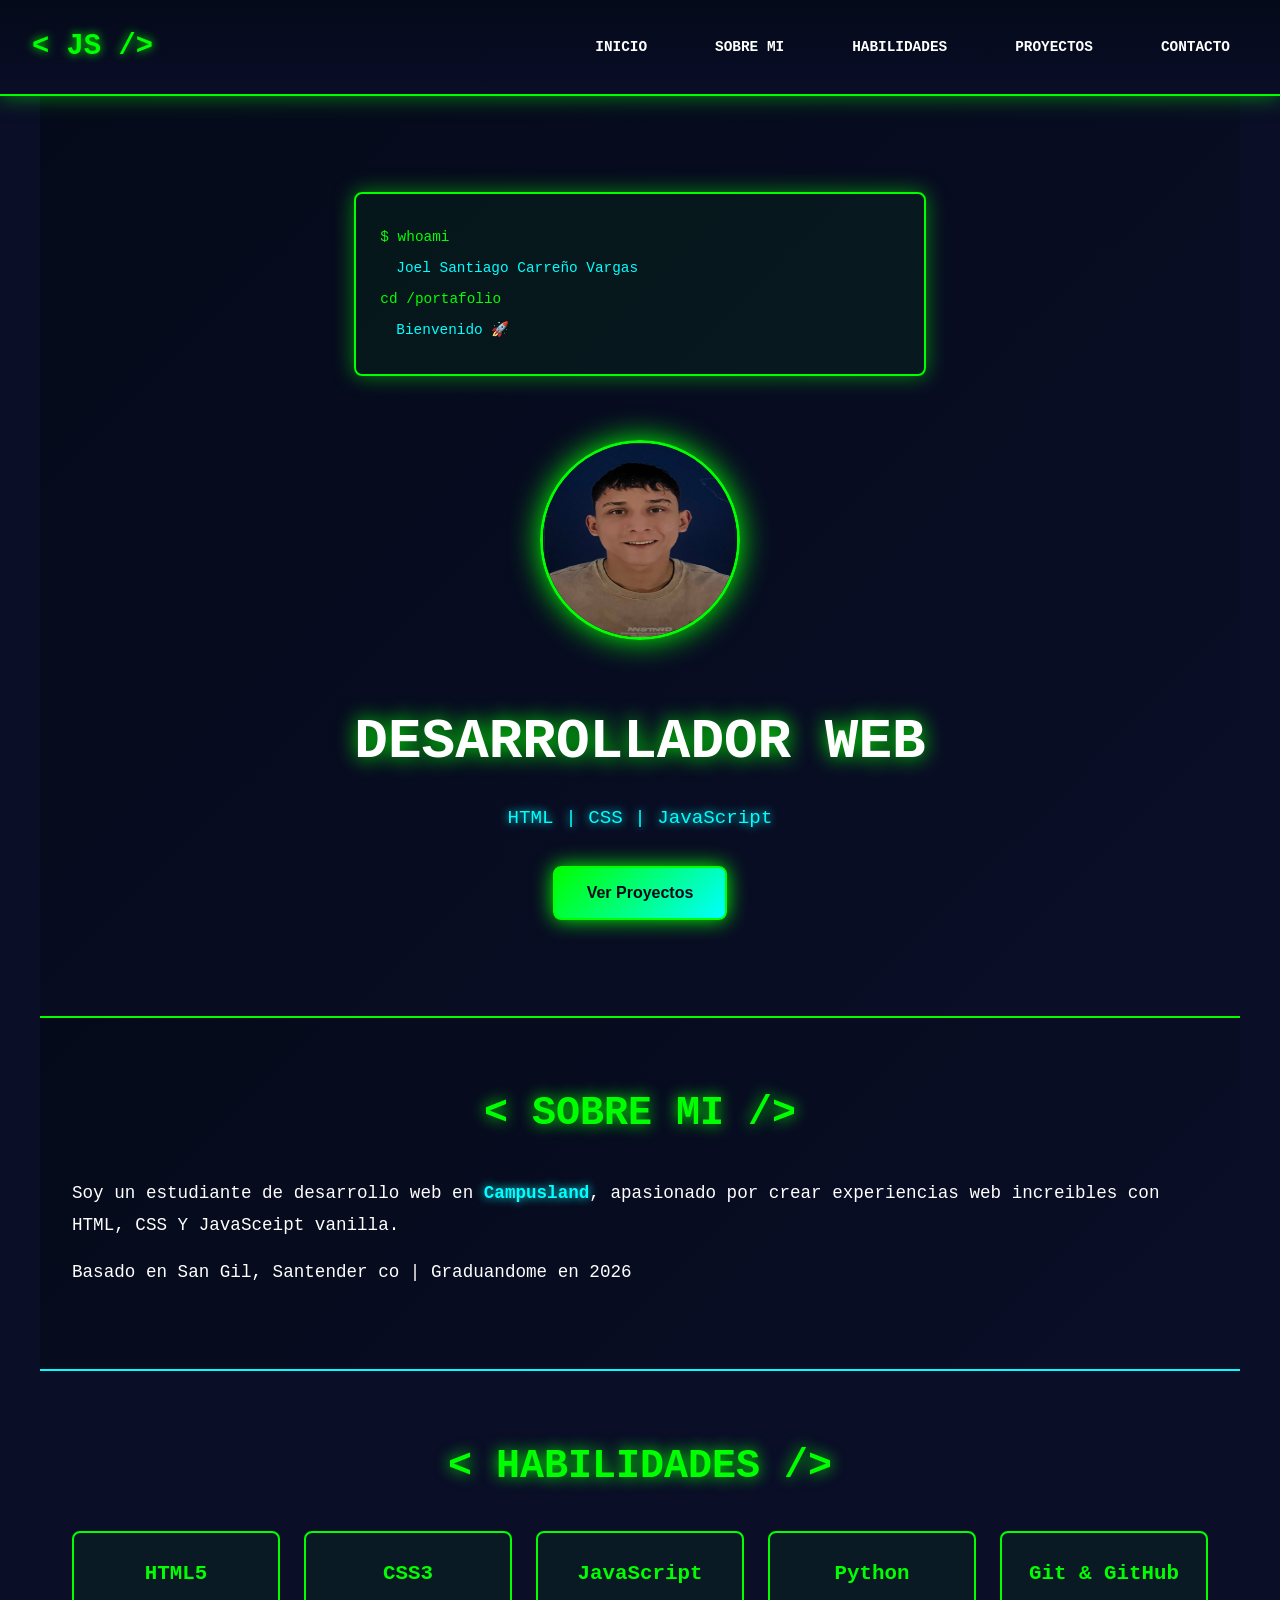
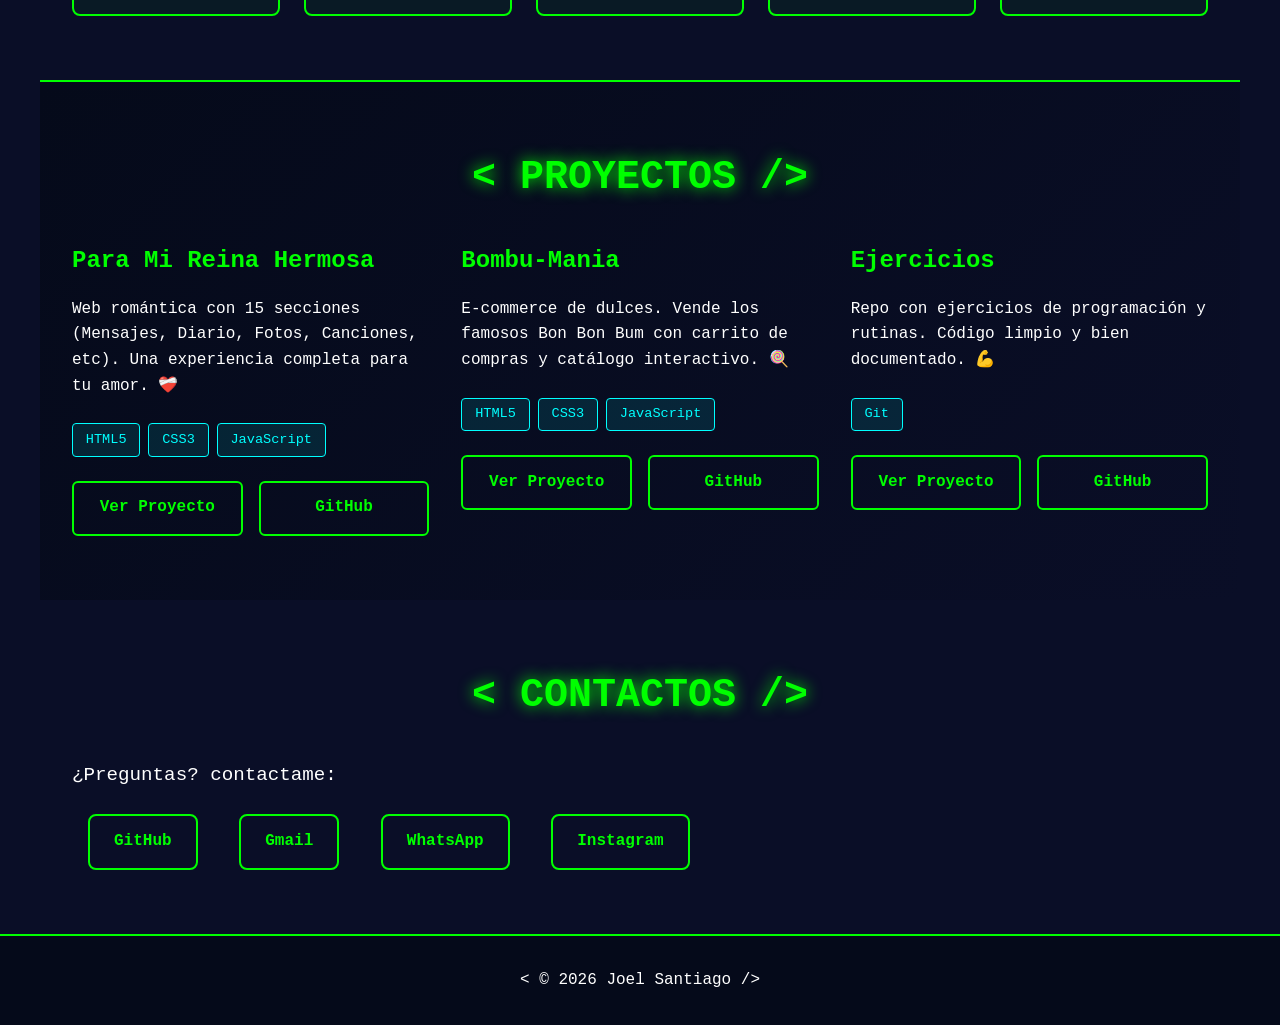
==== index.html @ 3dc16511 "Mover archivos a la raiz" ====
<!DOCTYPE html>
<html lang="en">
<head>
    <meta charset="UTF-8">
    <meta name="viewport" content="width=device-width, initial-scale=1.0">
    <title>Joel Santiago - Desarrollador Web</title>
    <link rel="stylesheet" href="style.css">
</head>
<body>
    
    <! -- HEADER/NOVBAR -->
    <header class="navbar">
        <div class="logo">&lt; JS /&gt;</div>
        <nav class="nav-menu">
            <a href="#home" class="nav-link">INICIO</a>
            <a href="#about" class="nav-link">SOBRE MI</a>
            <a href="#skills" class="nav-link">HABILIDADES</a>
            <a href="#projects" class="nav-link">PROYECTOS</a>
            <a href="#contact" class="nav-link">CONTACTO</a>
        </nav>
    </header>
    
    <! -- HERO SECTION -->
    <section id="home" class="hero">
        <div class="hero-content">
            <div class="terminal-text">
                <p class="line">$ whoami</p>
                <p class="response">Joel Santiago Carreño Vargas</p>
                <p class="line"> cd /portafolio</p>
                <p class="response">Bienvenido 🚀</p>
            </div>
            <img src="assets/img/profile.jpeg" alt="Joel" class="profile-pic">
            <h1>DESARROLLADOR WEB</h1>
            <p class="subtitle">HTML | CSS | JavaScript</p>
            <button class="cta-btn">Ver Proyectos</button>
        </div>
    </section>

    <!-- ABOUT SECTION -->
     <section id="about" class="about">
        <h2 class="section-title">< SOBRE MI /></h2>
        <div class="about-content">
            <p> Soy un estudiante de desarrollo web en <span class="highlight">Campusland</span>, apasionado por crear experiencias web increibles con HTML, CSS Y JavaSceipt vanilla.</p>
            <p> Basado en San Gil, Santender co | Graduandome en 2026</p>
        </div>
     </section>

     <!-- SKILLS SECTION -->
      <section id="skills" class="skills">
        <h2 class="section-title">&lt; HABILIDADES /&gt;</h2>
        <div class="skills-grid">
            <div class="skill-card">
                <h3>HTML5</h3>
            </div>
            <div class="skill-card">
                <h3>CSS3</h3>
            </div>
            <div class="skill-card">
                <h3>JavaScript</h3>
            </div>
            <div class="skill-card">
                <h3>Python</h3>
            </div>
            <div class="skill-card">
                <h3>Git & GitHub</h3>
            </div>
        </div>
      </section>

      <!-- PROJECTS SECTION -->
       <section id="projects" class="projects">
        <h2 class="section-title">&lt; PROYECTOS /&gt;</h2>
        <div class="projects-grid">
            <!-- Los proyectos van aqui -->
        </div>
       </section>

       <!-- CONTACT SECTION -->
        <section id="contact" class="contacts">
        <h2 class="section-title">&lt; CONTACTOS /&gt;</h2>
        <div class="contact-content">
            <p>¿Preguntas? contactame:</p>
            <a href="https://github.com/joelsanti5623" class="contact-link">GitHub</a>
          <a href="https://mail.google.com/mail/u/0/?fs=1&to=joelsantiagocarrenovargas45@gmail.com&su=Mensaje%20desde%20tu%20portafolio" target="_blank" class="contact-link">Gmail</a>
          <a href="https://wa.me/573244212293" target="_blank" class="contact-link">WhatsApp</a>
          <a href="https://www.instagram.com/joel_05947" target="_blank" class="contact-link">Instagram</a>
        </div>
        </section>

        <!-- FOOTER -->
         <footer class="footer">
            <p>&lt; © 2026 Joel Santiago /&gt;</p>
         </footer>

         <script src="app.js"></script>
    

</body>
</html>
---- style.css ----
/* ==========================================
   VARIABLES GLOBALES - Colores y tamaños
   ========================================== */

:root {
    --color-primary: #00ff00;
    --color-secondary: #00ffff;
    --color-dark: #0a0e27;
    --color-darker: #050a1a;
    --color-text: #ffffff;
    --color-border: #00ff0040;
    --shadow-glow: 0 0 20px rgba(0, 255, 0, 0.5);
    --transition: all 0.3s ease;
}


/* ==========================================
   RESET - Limpiar estilos del navegador
   ========================================== */

* {
    margin: 0;
    padding: 0;
    box-sizing: border-box;
}

/* ==========================================
   BODY - Fondo y tipografía general
   ========================================== */

body {
    font-family: 'Courier New', monospace;
    background-color: var(--color-dark);
    color: var(--color-text);
    line-height: 1.6;
    overflow-x: hidden;
}

/* ==========================================
   NAVBAR - La barra de navegación superior
   ========================================== */

.navbar {
    display: flex;
    justify-content: space-between;
    align-items: center;
    padding: 1.5rem 2rem;
    background: linear-gradient(to bottom, var(--color-darker), transparent);
    border-bottom: 2px solid var(--color-primary);
    position: sticky;
    top: 0;
    z-index: 100;
    box-shadow: var(--shadow-glow);
}

.logo {
    font-size: 1.8rem;
    font-weight: bold;
    color: var(--color-primary);
    text-shadow: 0 0 10px var(--color-primary);
    cursor: pointer;
}

.nav-menu {
    display: flex;
    gap: 2rem;
}

.nav-link {
    color: var(--color-text);
    text-decoration: none;
    font-size: 0.9rem;
    font-weight: bold;
    padding: 0.5rem 1rem;
    border: 2px solid transparent;
    transition: var(--transition);
    position: relative;
}

.nav-link:hover {
    color: var(--color-primary);
    border-bottom: 2px solid var(--color-primary);
    text-shadow: 0 0 10px var(--color-primary);
}

/* ==========================================
   HERO - Sección principal
   ========================================== */

.hero {
    display: flex;
    align-items: center;
    justify-content: center;
    min-height: 100vh;
    background: linear-gradient(135deg, var(--color-darker), var(--color-dark));
    position: relative;
    overflow: hidden;
}

.hero-content {
    text-align: center;
    max-width: 800px;
    padding: 2rem;
    animation: faceInUp 1s ease-out;
}

.terminal-text {
    background: rgb(0, 255, 0, 0.05);
    border: 2px solid var(--color-primary);
    border-radius: 8px;
    padding: 1.5rem;
    margin-bottom: 2rem;
    text-align: left;
    font-size: 0.9rem;
    box-shadow: var(--shadow-glow);
}

.line {
    color: var(--color-primary);
    margin: 0.5rem 0;
    font-weight: 1rem;
}

.response {
    color: var(--color-secondary);
    margin: 0.5rem 0;
    margin-left: 1rem;
}

.profile-pic {
    width: 200px;
    height: 200px;
    border-radius: 50%;
    border: 3px solid var(--color-primary);
    margin: 2rem 0;
    box-shadow: 0 0 30px var(--color-primary);
    transition: var(--transition);
}

.profile-pic:hover {
    transform: scale(1.05);
    box-shadow: 0 0 50px var(--color-primary);
}

.hero h1 {
    font-size: 3.5rem;
    margin: 1rem 0;
    color: var(--color-text);
    text-shadow: 0 0 20px var(--color-primary);
    animation: glow 2s ease-in-out infinite;
}

.subtitle {
    font-size: 1.2rem;
    color: var(--color-secondary);
    margin-bottom: 2rem;
    text-shadow: 0 0 10px var(--color-secondary);
}

.cta-btn {
    padding: 1rem 2rem;
    font-size: 1rem;
    background: linear-gradient(135deg, var(--color-primary), var(--color-secondary));
    color: var(--color-darker);
    border: 2px solid var(--color-primary);
    border-radius: 8px;
    cursor: pointer;
    font-weight: bold;
    transition: var(--transition);
    box-shadow: 0 0 20px var(--color-primary);
}

.cta-btn:hover {
    transform: translateY(-3px);
    box-shadow: 0 0 40px var(--color-primary);
    background: var(--color-primary);
    color: var(--color-darker);
}

/* ==========================================
   SECTIONS - Estilos generales de secciones
   ========================================== */

section {
    padding: 4rem 2rem;
    max-width: 1200px;
    margin: 0 auto;
}

.section-title {
    font-size: 2.5rem;
    color: var(--color-primary);
    margin-bottom: 2rem;
    text-shadow: 0 0 15px var(--color-primary);
    text-align: center;
}

/* ==========================================
   ABOUT - Sección "Sobre mí"
   ========================================== */

.about {
    background: linear-gradient(135deg, var(--color-darker), var(--color-dark));
    border-top: 2px solid var(--color-primary);
}

.about-content p {
    font-size: 1.1rem;
    margin: 1rem 0;
    line-height: 1.8;
}

.highlight {
    color: var(--color-secondary);
    font-weight: bold;
    text-shadow: 0 0 10px var(--color-secondary);
}

/* ==========================================
   SKILLS - Grid de habilidades
   ========================================== */

.skills {
    background: var(--color-dark);
    border-top: 2px solid var(--color-secondary);
}

.skills-grid {
    display: grid;
    grid-template-columns: repeat(auto-fit, minmax(200px, 1fr));
    gap: 1.5rem;
}

.skill-card {
    background: rgba(0, 255, 0, 0.05);
    border: 2px solid var(--color-primary);
    border-radius: 8px;
    padding: 1.5rem;
    text-align: center;
    transition: var(--transition);
    cursor: pointer;
}

.skill-card:hover {
    background: rgba(0, 255, 0, 0.1);
    transform: translateY(-5px);
    box-shadow: 0 0 20px var(--color-primary);
    border-color: var(--color-secondary);
}

.skill-card h3 {
    color: var(--color-primary);
    font-size: 1.3rem;
}

/* ==========================================
   PROJECTS - Grid de proyectos
   ========================================== */

.projects {
    background: linear-gradient(135deg, var(--color-darker), var(--color-dark));
    border-top: 2px solid var(--color-primary);
}

.projects-grid {
    display: grid;
    grid-template-columns: repeat(auto-fit, minmax(300px, 1fr));
    gap: 2rem;
}

/* ==========================================
   CONTACT - Sección de contacto
   ========================================== */

.contact {
    background: var(--color-dark);
    border-top: 2px solid var(--color-secondary);
    text-align: center;
}

.contact-content p {
    font-size: 1.2rem;
    margin-bottom: 1.5rem;
    color: var(--color-text);
}

.contact-link {
    display: inline-block;
    margin: 0 1rem;
    padding: 0.8rem 1.5rem;
    background: transparent;
    border: 2px solid var(--color-primary);
    color: var(--color-primary);
    text-decoration: none;
    border-radius: 8px;
    transition: var(--transition);
    font-weight: bold;
}

.contact-link:hover {
    background: var(--color-primary);
    color: var(--color-darker);
    box-shadow: 0 0 30px var(--color-primary);
}

/* ==========================================
   CONTACT - Sección de contacto
   ========================================== */

.footer {
    background: var(--color-darker);
    text-align: center;
    padding: 2rem;
    border-top: 2px solid var(--color-primary);
    color: var(--color-text);
}

/* ==========================================
   ANIMACIONES
   ========================================== */

@keyframes fadeInUp {
    from {
        opacity: 0;
        transform: translateY(30px);
    }
    to {
        opacity: 1;
        transform: translateY(0);
    }
}

@keyframes glow {
    0%, 100% {
        text-shadow: 0 0 20px var(--color-primary);
    }
    50% {
        text-shadow: 0 0 40px var(--color-primary), 0 0 60px var(--color-secondary);
    }
}

/* ==========================================
   RESPONSIVE - Para celulares
   ========================================== */

@media (max-width: 768px) {
    .hero h1 {
        font-size: 2.5rem;
    }

    .nav-menu {
        gap: 1rem;
        flex-wrap: wrap;
    }

    .nav-link {
        font-size: 0.8rem;
        padding: 0.3rem 0.6rem;
    }

    .skills-grid {
        grid-template-columns: repeat(auto-fit, minmax(150px, 1fr));
    }

    .projects-grid {
        grid-template-columns: 1fr;
    }
}

/* ==========================================
   PROJECT CARDS - Tarjetas de proyectos
   ========================================== */

.projects-card {
    background: rgba(0, 255, 0, 0.05);
    border: 2px solid var(--color-primary);
    border-radius: 8px;
    padding: 2rem;
    transition: var(--transition);
    cursor: pointer;
    position: relative;
    overflow: hidden;
}

.project-card::before {
    content: '';
    position: absolute;
    top: 0;
    left: -100%;
    width: 100%;
    height: 100%;
    background: linear-gradient(90deg, transparent, rgba(0, 255, 0, 0.2), transparent);
    transition: left 0.5s ease;
}

.project-card:hover::before {
    left: 100%;
}

.project-card h3 {
    color: var(--color-primary);
    font-size: 1.5rem;
    margin-bottom: 1rem;
}

.project-card p {
    color: var(--color-text);
    margin-bottom: 1.5rem;
    line-height: 1.6;
}

.tech-tags {
    display: flex;
    flex-wrap: wrap;
    gap: 0.5rem;
    margin-bottom: 1.5rem;
}

.tech-tag {
    background: rgba(0, 255, 255, 0.1);
    border: 1px solid var(--color-secondary);
    color: var(--color-secondary);
    padding: 0.3rem 0.8rem;
    border-radius: 4px;
    font-size: 0.85rem;
}

.project-links {
    display: flex;
    gap: 1rem;
}

.project-link {
    flex: 1;
    padding: 0.8rem;
    background: transparent;
    border: 2px solid var(--color-primary);
    color: var(--color-primary);
    text-decoration: none;
    text-align: center;
    border-radius: 6px;
    transition: var(--transition);
    font-weight: bold;
}

.project-link:hover {
    background: var(--color-primary);
    color: var(--color-darker);
    box-shadow: 0 0 20px var(--color-primary);
}

.project-link.github:hover {
    background: var(--color-secondary);
    border-color: var(--color-secondary);
    color: var(--color-darker);
    box-shadow: 0 0 20px var(--color-secondary);
}
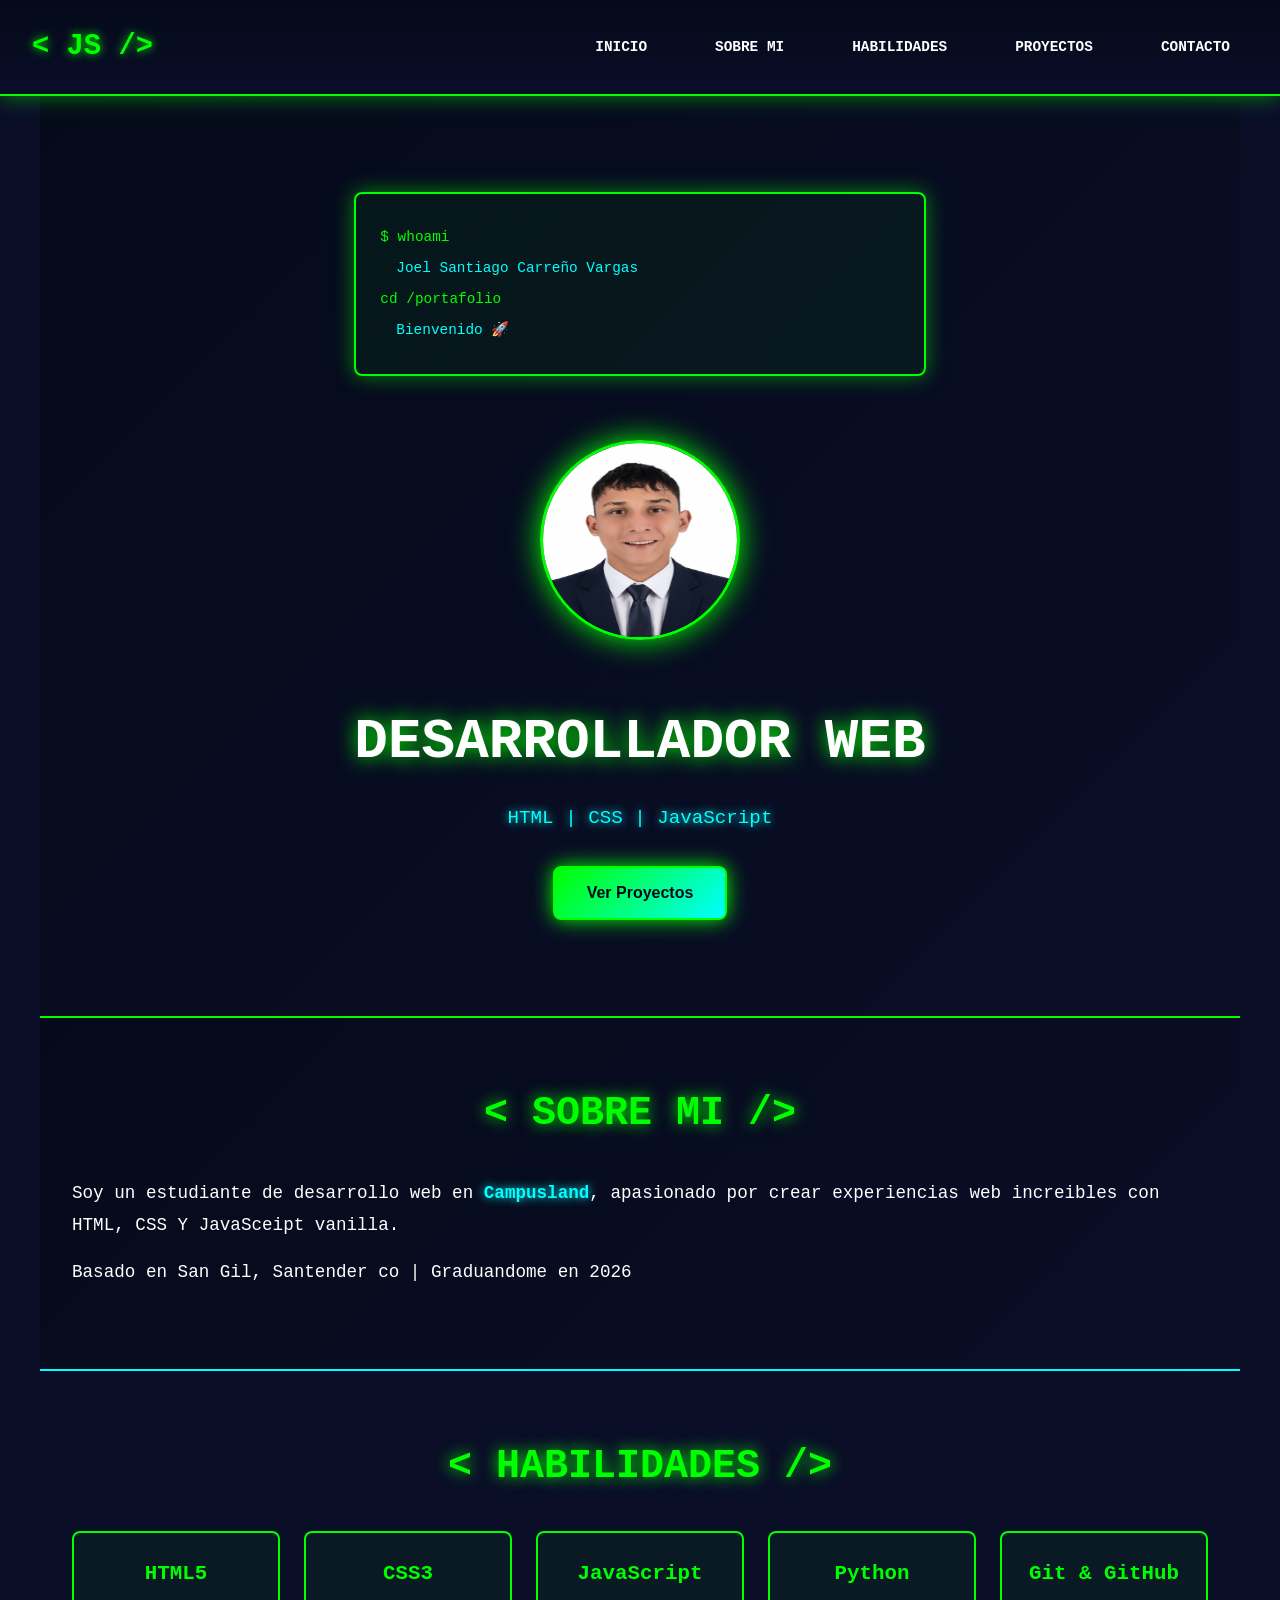
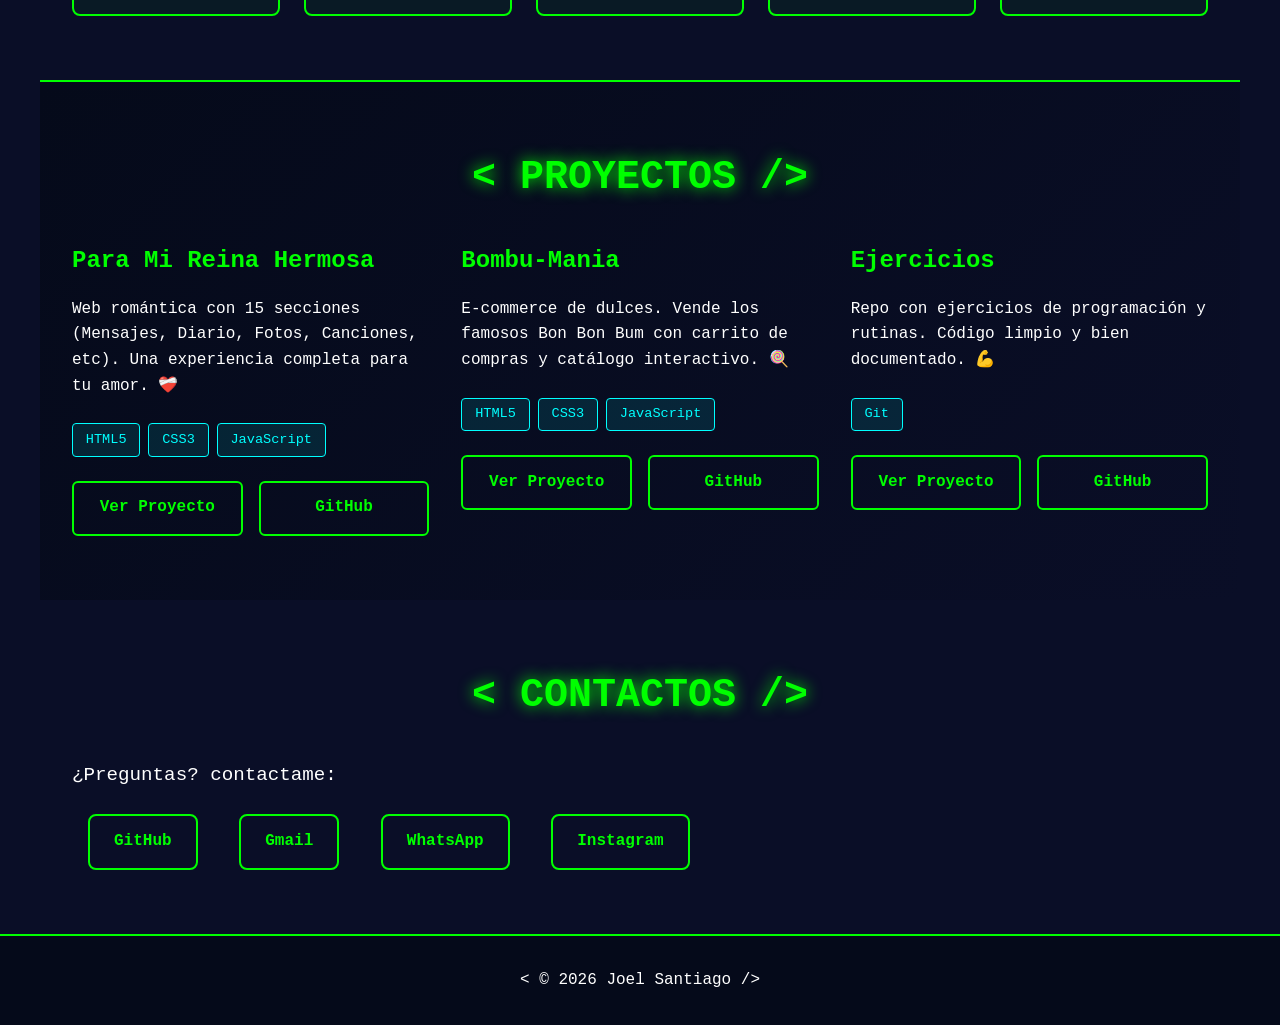
==== commit e13c2016: "Cambiar foto" ====
--- a/index.html
+++ b/index.html
@@ -29,7 +29,7 @@
                 <p class="line"> cd /portafolio</p>
                 <p class="response">Bienvenido 🚀</p>
             </div>
-            <img src="assets/img/profile.jpeg" alt="Joel" class="profile-pic">
+            <img src="assets/img/profile.jpg" alt="Joel" class="profile-pic">
             <h1>DESARROLLADOR WEB</h1>
             <p class="subtitle">HTML | CSS | JavaScript</p>
             <button class="cta-btn">Ver Proyectos</button>
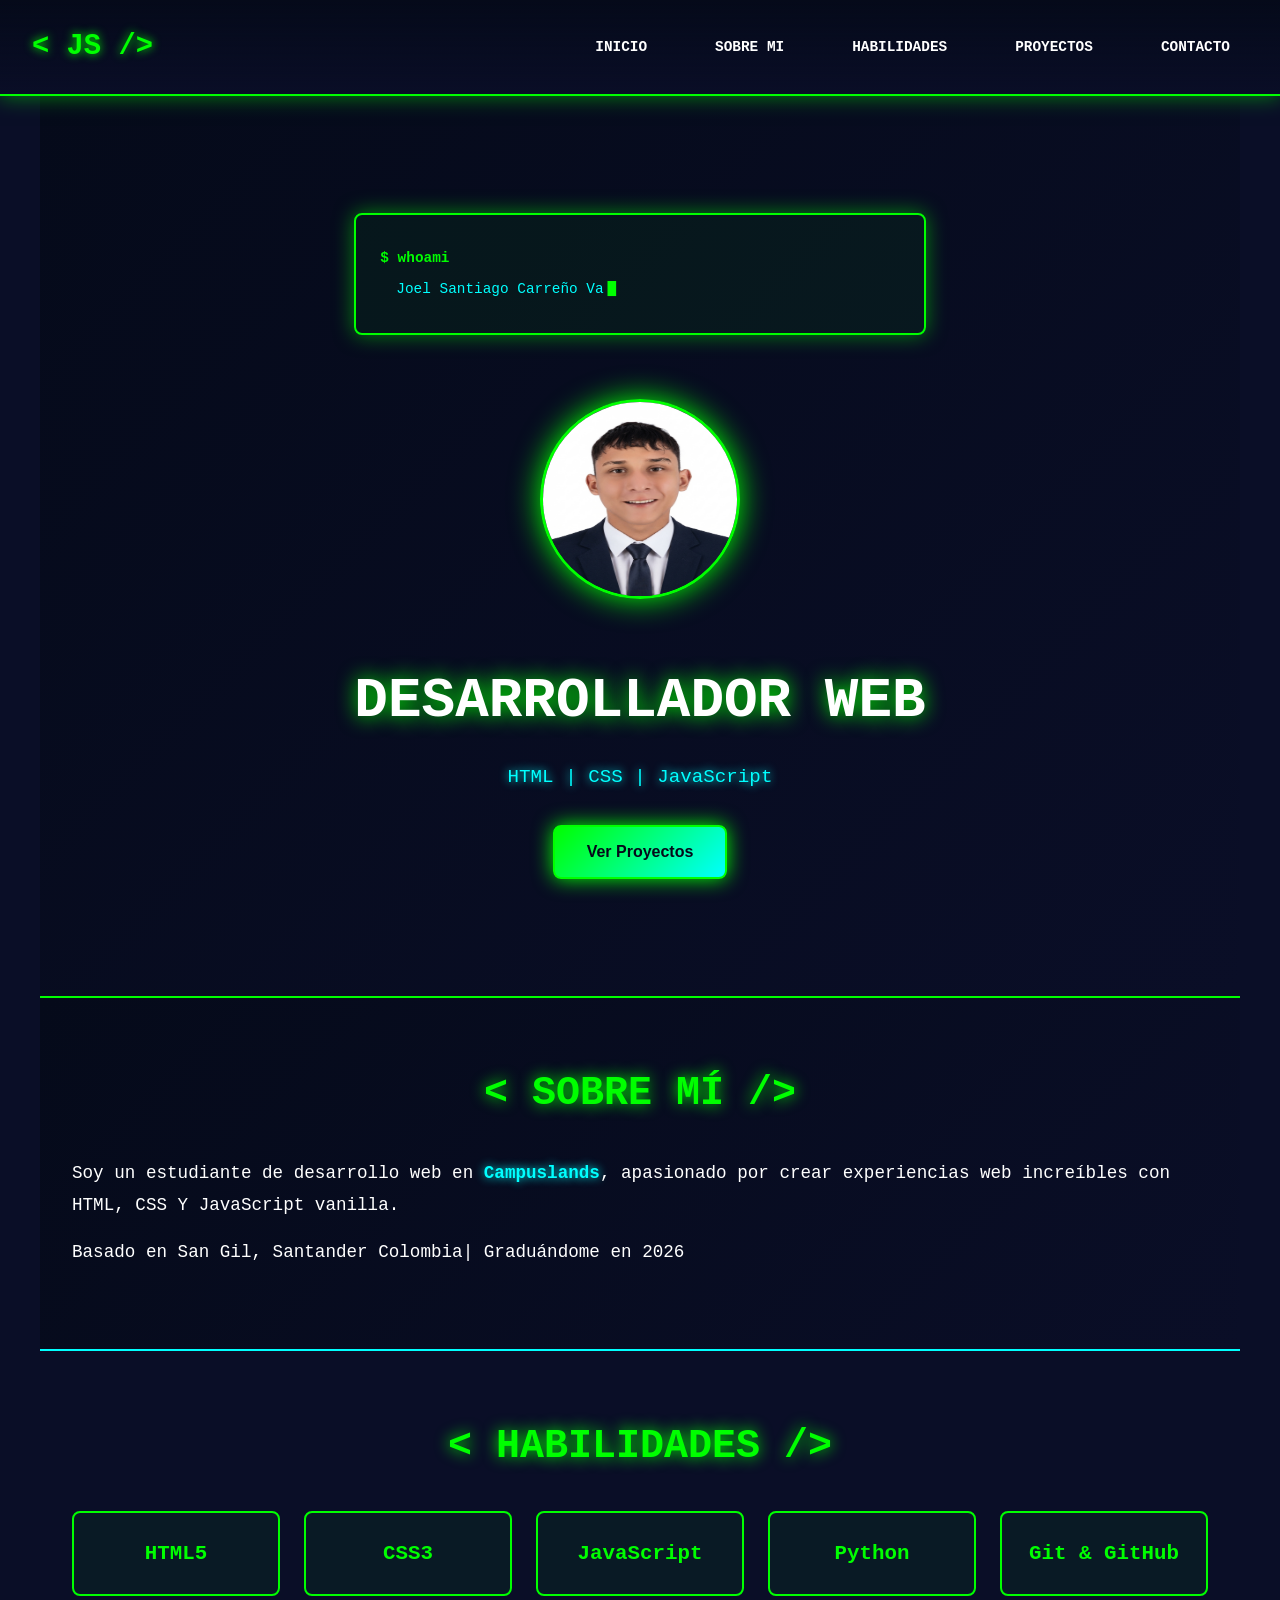
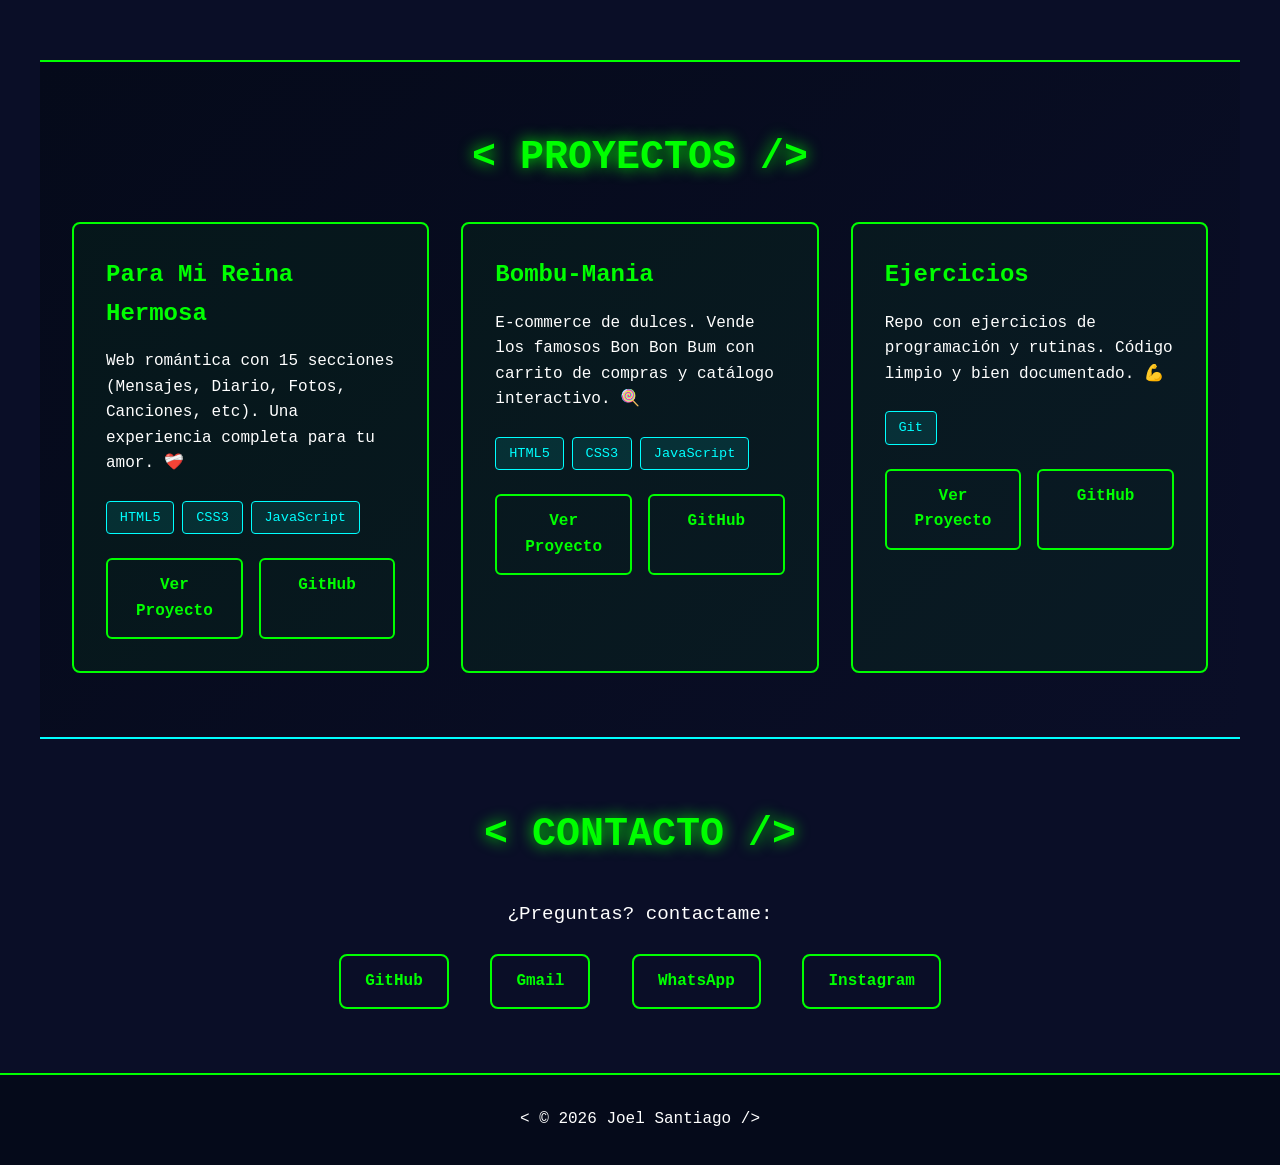
==== commit e2a04847: "Actualización de estilos y scripts del portafolio" ====
--- a/index.html
+++ b/index.html
@@ -1,5 +1,5 @@
 <!DOCTYPE html>
-<html lang="en">
+<html lang="es">
 <head>
     <meta charset="UTF-8">
     <meta name="viewport" content="width=device-width, initial-scale=1.0">
@@ -8,7 +8,7 @@
 </head>
 <body>
     
-    <! -- HEADER/NOVBAR -->
+    <!-- HEADER / NAVBAR -->
     <header class="navbar">
         <div class="logo">&lt; JS /&gt;</div>
         <nav class="nav-menu">
@@ -20,13 +20,13 @@
         </nav>
     </header>
     
-    <! -- HERO SECTION -->
+    <!-- HERO SECTION -->
     <section id="home" class="hero">
         <div class="hero-content">
             <div class="terminal-text">
                 <p class="line">$ whoami</p>
                 <p class="response">Joel Santiago Carreño Vargas</p>
-                <p class="line"> cd /portafolio</p>
+                <p class="line">$ cd /portafolio</p>
                 <p class="response">Bienvenido 🚀</p>
             </div>
             <img src="assets/img/profile.jpg" alt="Joel" class="profile-pic">
@@ -38,10 +38,10 @@
 
     <!-- ABOUT SECTION -->
      <section id="about" class="about">
-        <h2 class="section-title">< SOBRE MI /></h2>
+        <h2 class="section-title">&lt; SOBRE MÍ /&gt;</h2>
         <div class="about-content">
-            <p> Soy un estudiante de desarrollo web en <span class="highlight">Campusland</span>, apasionado por crear experiencias web increibles con HTML, CSS Y JavaSceipt vanilla.</p>
-            <p> Basado en San Gil, Santender co | Graduandome en 2026</p>
+            <p> Soy un estudiante de desarrollo web en <span class="highlight">Campuslands</span>, apasionado por crear experiencias web increíbles con HTML, CSS Y JavaScript vanilla.</p>
+            <p> Basado en San Gil, Santander Colombia| Graduándome en 2026</p>
         </div>
      </section>
 
@@ -76,8 +76,8 @@
        </section>
 
        <!-- CONTACT SECTION -->
-        <section id="contact" class="contacts">
-        <h2 class="section-title">&lt; CONTACTOS /&gt;</h2>
+        <section id="contact" class="contact">
+        <h2 class="section-title">&lt; CONTACTO /&gt;</h2>
         <div class="contact-content">
             <p>¿Preguntas? contactame:</p>
             <a href="https://github.com/joelsanti5623" class="contact-link">GitHub</a>
--- a/style.css
+++ b/style.css
@@ -101,7 +101,7 @@
     text-align: center;
     max-width: 800px;
     padding: 2rem;
-    animation: faceInUp 1s ease-out;
+    animation: fadeInUp 1s ease-out;
 }
 
 .terminal-text {
@@ -118,7 +118,7 @@
 .line {
     color: var(--color-primary);
     margin: 0.5rem 0;
-    font-weight: 1rem;
+    font-weight: bold;
 }
 
 .response {
@@ -371,7 +371,7 @@
    PROJECT CARDS - Tarjetas de proyectos
    ========================================== */
 
-.projects-card {
+.project-card {
     background: rgba(0, 255, 0, 0.05);
     border: 2px solid var(--color-primary);
     border-radius: 8px;
@@ -454,4 +454,21 @@
     border-color: var(--color-secondary);
     color: var(--color-darker);
     box-shadow: 0 0 20px var(--color-secondary);
+}
+
+/* ==========================================
+   CURSOR DE LA TERMINAL
+   ========================================== */
+
+.escribiendo::after {
+    content: '█';
+    color: var(--color-primary);
+    margin-left: 4px;
+    animation: parpadeo 0.8s steps(1) infinite;
+}
+
+@keyframes parpadeo {
+    50% {
+        opacity: 0;
+    }
 }
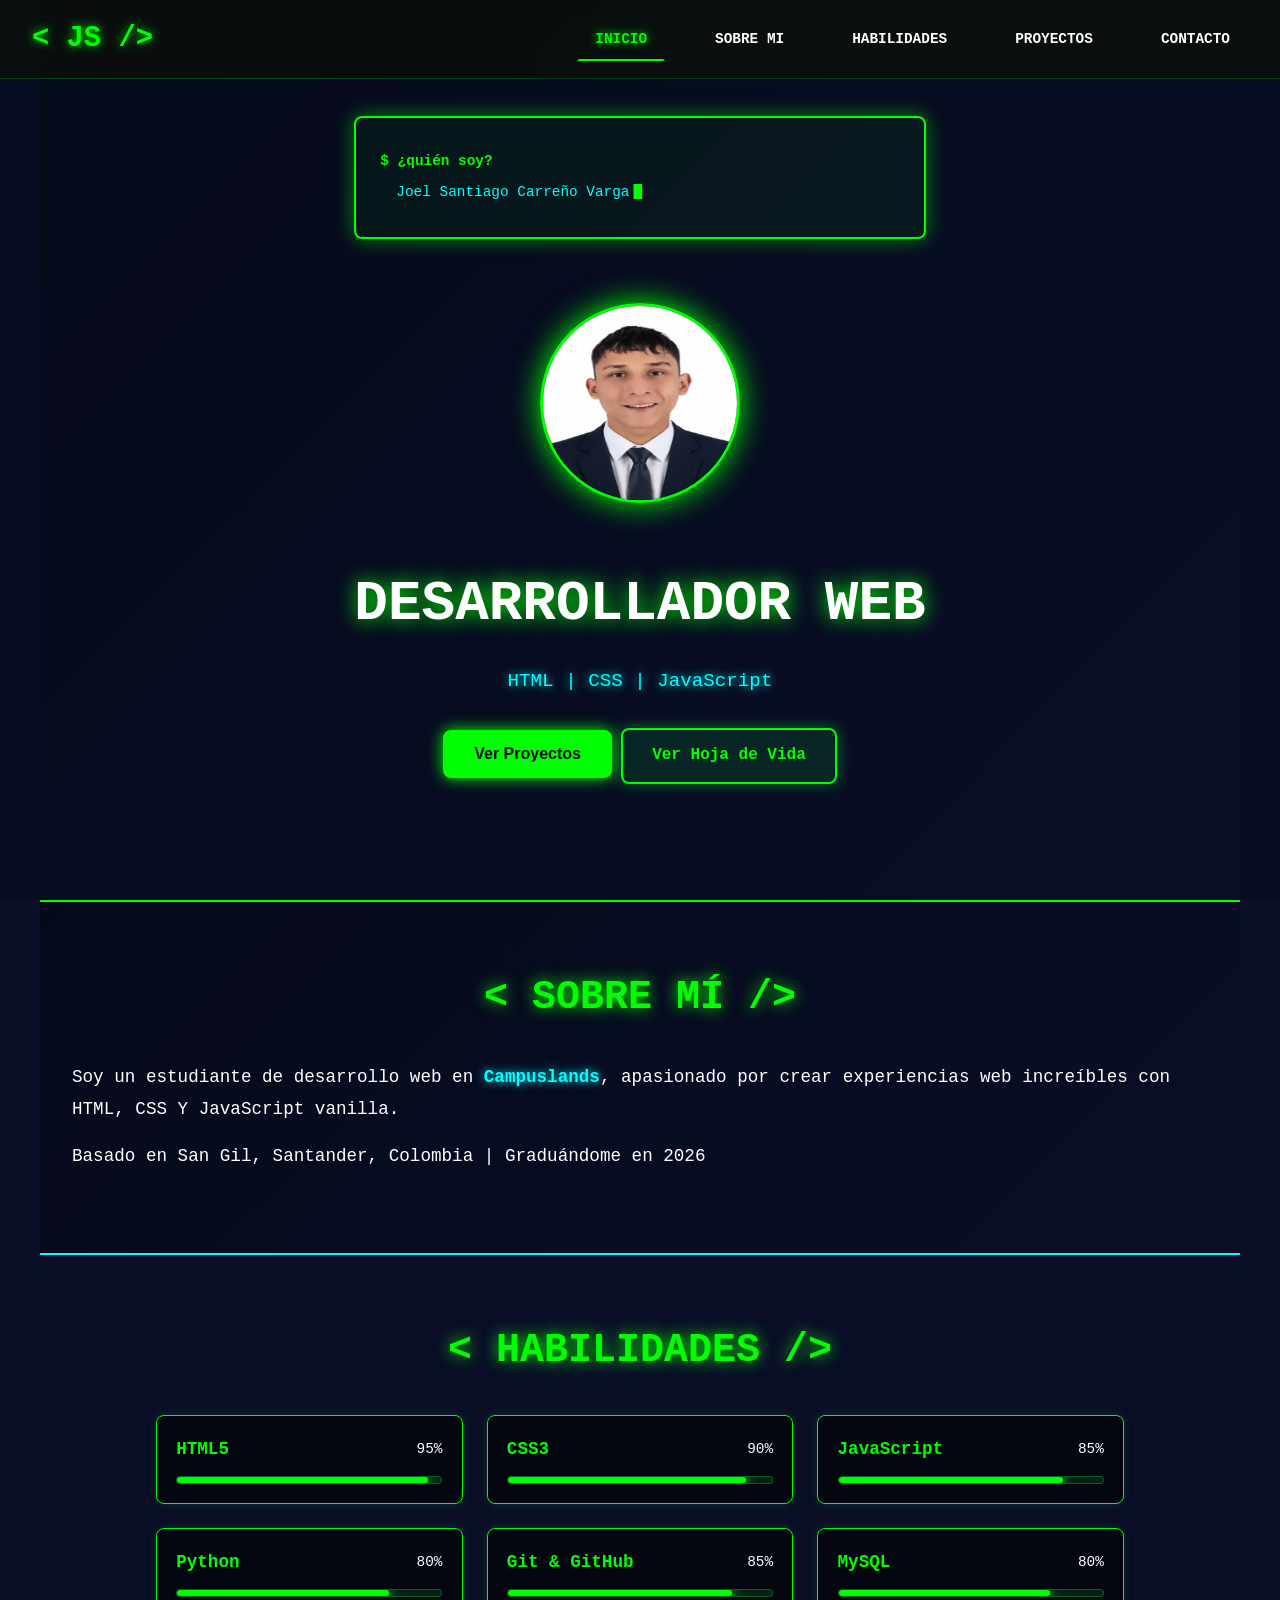
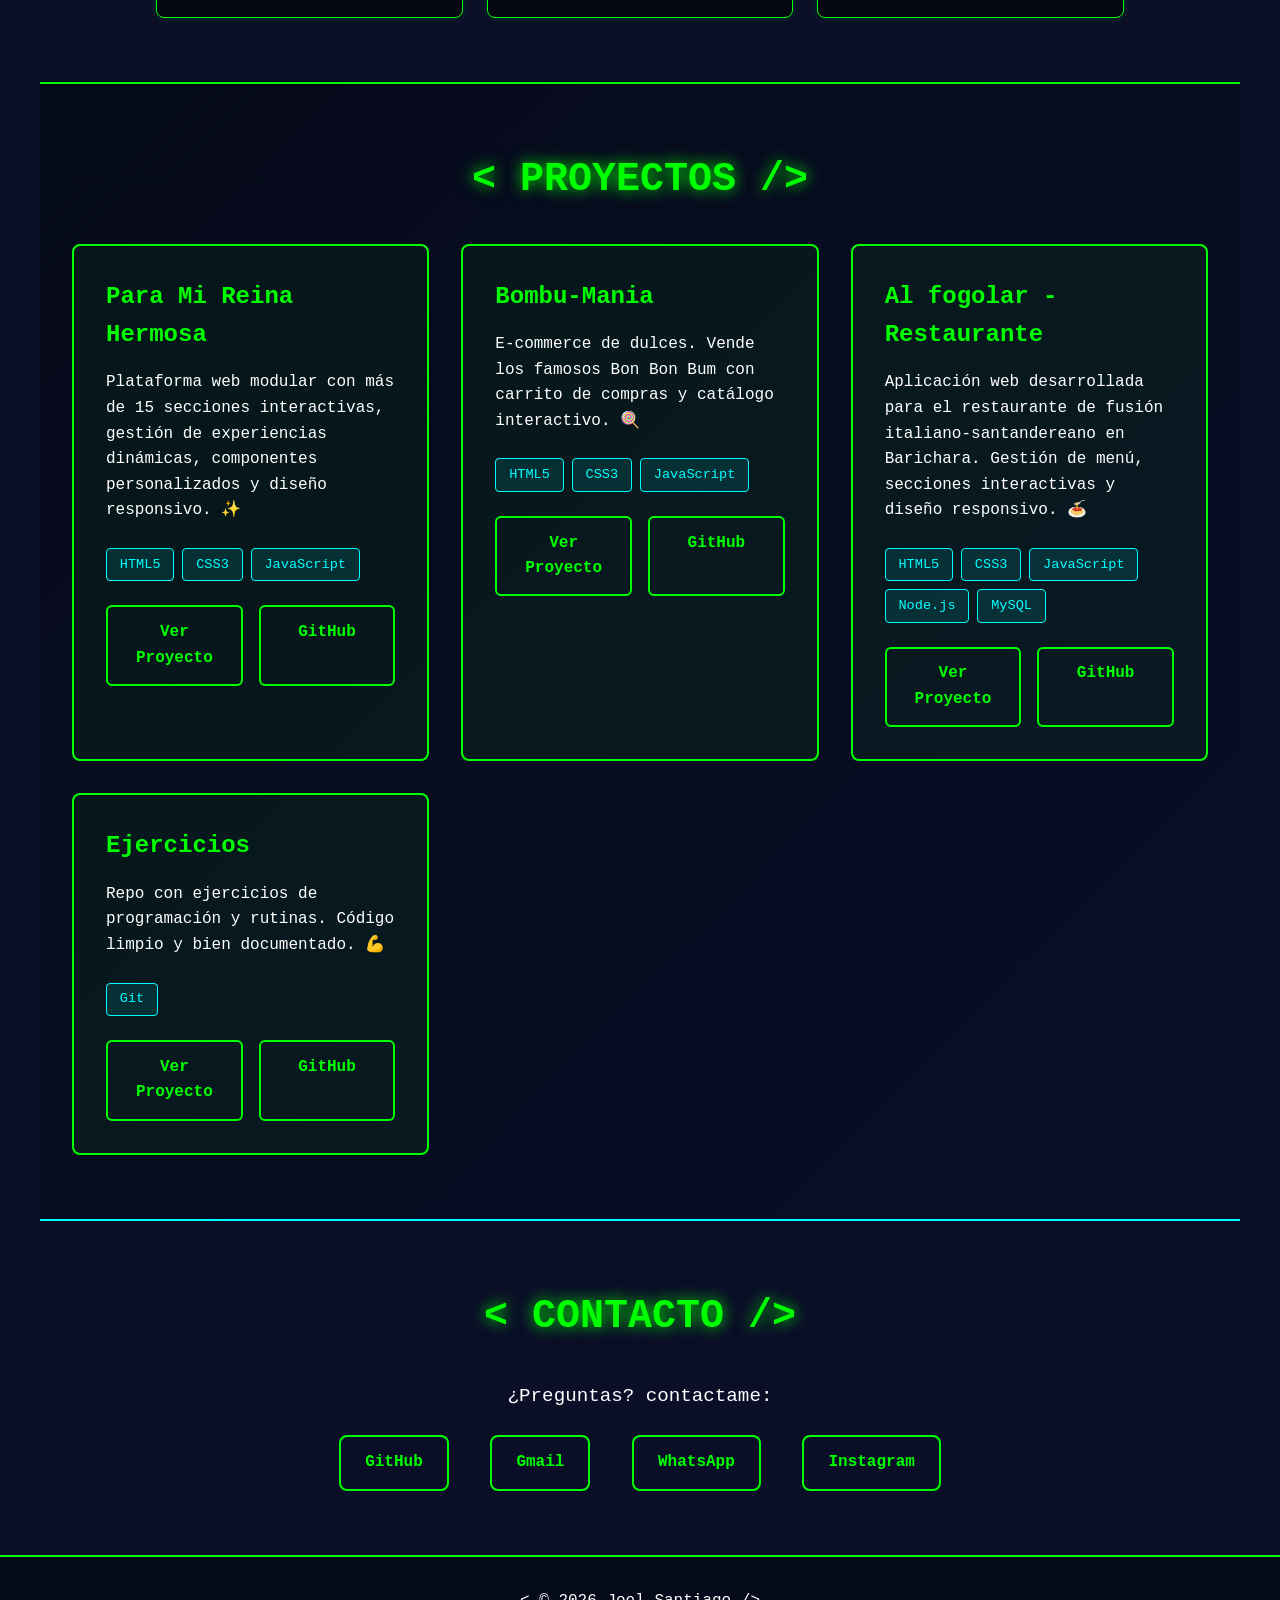
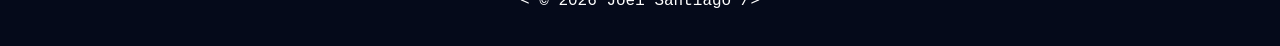
==== commit b21d8564: "Actualización: modificaciones nuevas" ====
--- a/index.html
+++ b/index.html
@@ -7,11 +7,17 @@
     <link rel="stylesheet" href="style.css">
 </head>
 <body>
+    <!-- Barra de progreso de scroll -->
+    <div id="scrollProgress"></div>
+    <!-- Canvas para el fondo estilo Matrix -->
+    <canvas id="matrixCanvas"></canvas>
     
     <!-- HEADER / NAVBAR -->
     <header class="navbar">
         <div class="logo">&lt; JS /&gt;</div>
-        <nav class="nav-menu">
+        <!-- Botón hamburguesa -->
+        <div class="menu-toggle" id="menuToggle">☰</div>
+        <nav class="nav-menu" id="navMenu">
             <a href="#home" class="nav-link">INICIO</a>
             <a href="#about" class="nav-link">SOBRE MI</a>
             <a href="#skills" class="nav-link">HABILIDADES</a>
@@ -21,79 +27,124 @@
     </header>
     
     <!-- HERO SECTION -->
-    <section id="home" class="hero">
+    <section id="home" class="hero reveal">
         <div class="hero-content">
             <div class="terminal-text">
-                <p class="line">$ whoami</p>
+                <p class="line">$ ¿quién soy?</p>
                 <p class="response">Joel Santiago Carreño Vargas</p>
-                <p class="line">$ cd /portafolio</p>
+                <p class="line">$ Bienvenidos ami portafolio</p>
                 <p class="response">Bienvenido 🚀</p>
             </div>
             <img src="assets/img/profile.jpg" alt="Joel" class="profile-pic">
             <h1>DESARROLLADOR WEB</h1>
             <p class="subtitle">HTML | CSS | JavaScript</p>
-            <button class="cta-btn">Ver Proyectos</button>
+            <button class="cta-btn" id="btnProjects">Ver Proyectos</button>
+            <a href="https://drive.google.com/file/d/1TbhMFgcyZHbl2aeGwP9JDYCjhXK8dgMv/view?usp=sharing" target="_blank" class="cta-btn secondary-btn">Ver Hoja de Vida</a>
         </div>
     </section>
 
     <!-- ABOUT SECTION -->
-     <section id="about" class="about">
+    <section id="about" class="about reveal">
         <h2 class="section-title">&lt; SOBRE MÍ /&gt;</h2>
         <div class="about-content">
-            <p> Soy un estudiante de desarrollo web en <span class="highlight">Campuslands</span>, apasionado por crear experiencias web increíbles con HTML, CSS Y JavaScript vanilla.</p>
-            <p> Basado en San Gil, Santander Colombia| Graduándome en 2026</p>
+            <p>Soy un estudiante de desarrollo web en <span class="highlight">Campuslands</span>, apasionado por crear experiencias web increíbles con HTML, CSS Y JavaScript vanilla.</p>
+            <p>Basado en San Gil, Santander, Colombia | Graduándome en 2026</p>
         </div>
-     </section>
+    </section>
 
-     <!-- SKILLS SECTION -->
-      <section id="skills" class="skills">
+   <!-- SKILLS SECTION -->
+    <section id="skills" class="skills reveal">
         <h2 class="section-title">&lt; HABILIDADES /&gt;</h2>
         <div class="skills-grid">
+            
             <div class="skill-card">
-                <h3>HTML5</h3>
+                <div class="skill-info">
+                    <h3>HTML5</h3>
+                    <span class="skill-percentage">95%</span>
+                </div>
+                <div class="skill-progress-bar">
+                    <div class="skill-progress" style="width: 95%;"></div>
+                </div>
             </div>
+
             <div class="skill-card">
-                <h3>CSS3</h3>
+                <div class="skill-info">
+                    <h3>CSS3</h3>
+                    <span class="skill-percentage">90%</span>
+                </div>
+                <div class="skill-progress-bar">
+                    <div class="skill-progress" style="width: 90%;"></div>
+                </div>
             </div>
+
             <div class="skill-card">
-                <h3>JavaScript</h3>
+                <div class="skill-info">
+                    <h3>JavaScript</h3>
+                    <span class="skill-percentage">85%</span>
+                </div>
+                <div class="skill-progress-bar">
+                    <div class="skill-progress" style="width: 85%;"></div>
+                </div>
             </div>
+
             <div class="skill-card">
-                <h3>Python</h3>
+                <div class="skill-info">
+                    <h3>Python</h3>
+                    <span class="skill-percentage">80%</span>
+                </div>
+                <div class="skill-progress-bar">
+                    <div class="skill-progress" style="width: 80%;"></div>
+                </div>
             </div>
+
             <div class="skill-card">
-                <h3>Git & GitHub</h3>
+                <div class="skill-info">
+                    <h3>Git & GitHub</h3>
+                    <span class="skill-percentage">85%</span>
+                </div>
+                <div class="skill-progress-bar">
+                    <div class="skill-progress" style="width: 85%;"></div>
+                </div>
             </div>
+
+            <div class="skill-card">
+                <div class="skill-info">
+                    <h3>MySQL</h3>
+                    <span class="skill-percentage">80%</span>
+                </div>
+                <div class="skill-progress-bar">
+                    <div class="skill-progress" style="width: 80%;"></div>
+                </div>
+            </div>
+
         </div>
-      </section>
+    </section>
 
-      <!-- PROJECTS SECTION -->
-       <section id="projects" class="projects">
+    <!-- PROJECTS SECTION -->
+    <section id="projects" class="projects reveal">
         <h2 class="section-title">&lt; PROYECTOS /&gt;</h2>
         <div class="projects-grid">
             <!-- Los proyectos van aqui -->
         </div>
-       </section>
+    </section>
 
-       <!-- CONTACT SECTION -->
-        <section id="contact" class="contact">
+    <!-- CONTACT SECTION -->
+    <section id="contact" class="contact reveal">
         <h2 class="section-title">&lt; CONTACTO /&gt;</h2>
         <div class="contact-content">
             <p>¿Preguntas? contactame:</p>
-            <a href="https://github.com/joelsanti5623" class="contact-link">GitHub</a>
-          <a href="https://mail.google.com/mail/u/0/?fs=1&to=joelsantiagocarrenovargas45@gmail.com&su=Mensaje%20desde%20tu%20portafolio" target="_blank" class="contact-link">Gmail</a>
-          <a href="https://wa.me/573244212293" target="_blank" class="contact-link">WhatsApp</a>
-          <a href="https://www.instagram.com/joel_05947" target="_blank" class="contact-link">Instagram</a>
+            <a href="https://github.com/joelsanti5623" class="contact-link" target="_blank">GitHub</a>
+            <a href="https://mail.google.com/mail/u/0/?fs=1&to=joelsantiagocarrenovargas45@gmail.com&su=Mensaje%20desde%20tu%20portafolio" target="_blank" class="contact-link">Gmail</a>
+            <a href="https://wa.me/573244212293" target="_blank" class="contact-link">WhatsApp</a>
+            <a href="https://www.instagram.com/joel_05947" target="_blank" class="contact-link">Instagram</a>
         </div>
-        </section>
+    </section>
 
-        <!-- FOOTER -->
-         <footer class="footer">
-            <p>&lt; © 2026 Joel Santiago /&gt;</p>
-         </footer>
+    <!-- FOOTER -->
+    <footer class="footer">
+        <p>&lt; © 2026 Joel Santiago /&gt;</p>
+    </footer>
 
-         <script src="app.js"></script>
-    
-
+    <script src="app.js"></script>
 </body>
 </html>
--- a/style.css
+++ b/style.css
@@ -41,16 +41,18 @@
    ========================================== */
 
 .navbar {
+    position: fixed; /* Esto hace que se quede estática arriba al hacer scroll */
+    top: 0;
+    left: 0;
+    width: 100%;
+    z-index: 1000; /* Para que siempre esté por encima de las demás cosas y del canvas Matrix */
+    background: rgba(10, 15, 13, 0.9); /* Fondo semi-transparente oscuro para que el texto se lea bien */
+    backdrop-filter: blur(8px); /* Efecto difuminado moderno estilo cristal */
     display: flex;
     justify-content: space-between;
     align-items: center;
-    padding: 1.5rem 2rem;
-    background: linear-gradient(to bottom, var(--color-darker), transparent);
-    border-bottom: 2px solid var(--color-primary);
-    position: sticky;
-    top: 0;
-    z-index: 100;
-    box-shadow: var(--shadow-glow);
+    padding: 1rem 2rem;
+    border-bottom: 1px solid rgba(0, 255, 65, 0.2); /* Una línea neón sutil abajo */
 }
 
 .logo {
@@ -471,4 +473,216 @@
     50% {
         opacity: 0;
     }
+}
+
+/* ==========================================
+   ESTILOS PARA EL MENÚ HAMBURGUESA
+   ========================================== */
+
+.menu-toggle {
+    display: none;
+    font-size: 2rem;
+    color: var(--color-primary);
+    cursor: pointer;
+}
+
+@media (max-width: 768px) {
+    .menu-toggle {
+        display: block;
+    }
+
+    .nav-menu {
+        display: none;
+        flex-direction: column;
+        position: absolute;
+        top: 100%;
+        left: 0;
+        width: 100%;
+        background: var(--color-darker);
+        border-bottom: 2px solid var(--color-primary);
+        padding: 1rem 0;
+        text-align: center;
+        box-shadow: var(--shadow-glow);
+    }
+
+    .nav-menu.active {
+        display: flex;
+    }
+
+    .nav-link {
+        padding: 0.8rem 0;
+        font-size: 1rem;
+    }
+}
+
+/* ==========================================
+   ESTILOS PARA LOS BOTONES DEL HERO
+   ========================================== */
+
+.hero-buttons {
+    display: flex;
+    gap: 1rem;
+    justify-content: center;
+    flex-wrap: wrap;
+    margin-top: 1.5rem;
+}
+
+/* Estilo general para ambos botones */
+.cta-btn {
+    background: var(--color-primary);
+    color: var(--color-darker);
+    padding: 0.8rem 1.8rem;
+    border: 2px solid var(--color-primary);
+    border-radius: 8px;
+    font-weight: bold;
+    cursor: pointer;
+    text-decoration: none;
+    display: inline-flex;
+    align-items: center;
+    justify-content: center;
+    box-shadow: 0 0 15px var(--color-primary);
+    transition: all 0.3s ease;
+}
+
+.cta-btn:hover {
+    background: transparent;
+    color: var(--color-primary);
+    box-shadow: 0 0 25px var(--color-primary);
+}
+
+/* Estilo específico para el segundo botón (Hoja de Vida) para que luzca brillante y no negro */
+.secondary-btn {
+    background: rgba(0, 255, 65, 0.1); /* Un fondito sutil verdoso para que resalte */
+    color: var(--color-primary);
+    border: 2px solid var(--color-primary);
+    box-shadow: 0 0 15px rgba(0, 255, 65, 0.4);
+}
+
+.secondary-btn:hover {
+    background: var(--color-primary);
+    color: var(--color-darker);
+    box-shadow: 0 0 25px var(--color-primary);
+}
+
+/* ==========================================
+   ANIMACIONES AL HACER SCROLL (SCROLL REVEAL)
+   ========================================== */
+
+/* Estado inicial: oculto y desplazado hacia abajo */
+.reveal {
+    opacity: 0;
+    transform: translateY(40px);
+    transition: opacity 0.8s ease, transform 0.8s ease;
+}
+
+/* Estado activo: visible y en su posición original */
+.reveal.active {
+    opacity: 1;
+    transform: translateY(0);
+}
+
+/* ==========================================
+   FONDO ANIMADO MATRIX (CANVAS)
+   ========================================== */
+
+.hero {
+    position: relative;
+    overflow: hidden; /* Evita barras de scroll innecesarias */
+}
+
+#matrixCanvas {
+    position: fixed;
+    top: 0;
+    left: 0;
+    width: 100vw;
+    height: 100vh;
+    z-index: -1; /* Muy importante: negativo para que quede al fondo de todo */
+    opacity: 0.25; /* Un poco más sutil para que no opaque los textos de las demás secciones */
+    pointer-events: none; /* Para que no afecte los clics */
+}
+
+/* Asegurar que el contenido del hero esté por encima del canvas */
+.hero-content {
+    position: relative;
+    z-index: 2;
+}
+
+/* ==========================================
+   BARRA DE PROGRESO DE SCROLL (NEÓN)
+   ========================================== */
+
+#scrollProgress {
+    position: fixed;
+    top: 0;
+    left: 0;
+    width: 0%; /* Empieza en 0% */
+    height: 4px; /* Grosor elegante */
+    background: var(--color-primary, #00FF41);
+    box-shadow: 0 0 10px #00FF41, 0 0 20px #00FF41; /* Efecto láser brillante */
+    z-index: 1001; /* Por encima de la barra de navegación */
+    transition: width 0.1s linear;
+}
+
+/* ==========================================
+   ESTILOS DE HABILIDADES CON BARRAS
+   ========================================== */
+
+.skills-grid {
+    display: grid;
+    grid-template-columns: repeat(auto-fit, minmax(280px, 1fr));
+    gap: 1.5rem;
+    max-width: 1000px;
+    margin: 0 auto;
+    padding: 0 1rem;
+}
+
+.skill-card {
+    background: rgba(0, 0, 0, 0.6);
+    border: 1px solid var(--color-primary);
+    border-radius: 8px;
+    padding: 1.2rem;
+    box-shadow: 0 0 10px rgba(0, 255, 65, 0.15);
+    transition: transform 0.3s ease, box-shadow 0.3s ease;
+}
+
+.skill-card:hover {
+    transform: translateY(-5px);
+    box-shadow: 0 0 20px rgba(0, 255, 65, 0.4);
+}
+
+.skill-info {
+    display: flex;
+    justify-content: space-between;
+    align-items: center;
+    margin-bottom: 0.8rem;
+}
+
+.skill-info h3 {
+    font-size: 1.1rem;
+    color: var(--color-primary);
+    margin: 0;
+    font-family: monospace;
+}
+
+.skill-percentage {
+    font-family: monospace;
+    color: #fff;
+    font-size: 0.9rem;
+}
+
+.skill-progress-bar {
+    width: 100%;
+    height: 8px;
+    background: rgba(0, 255, 65, 0.1);
+    border-radius: 4px;
+    overflow: hidden;
+    border: 1px solid rgba(0, 255, 65, 0.3);
+}
+
+.skill-progress {
+    height: 100%;
+    background: var(--color-primary);
+    box-shadow: 0 0 10px var(--color-primary), 0 0 20px var(--color-primary);
+    border-radius: 4px;
+    transition: width 1s ease-in-out;
 }
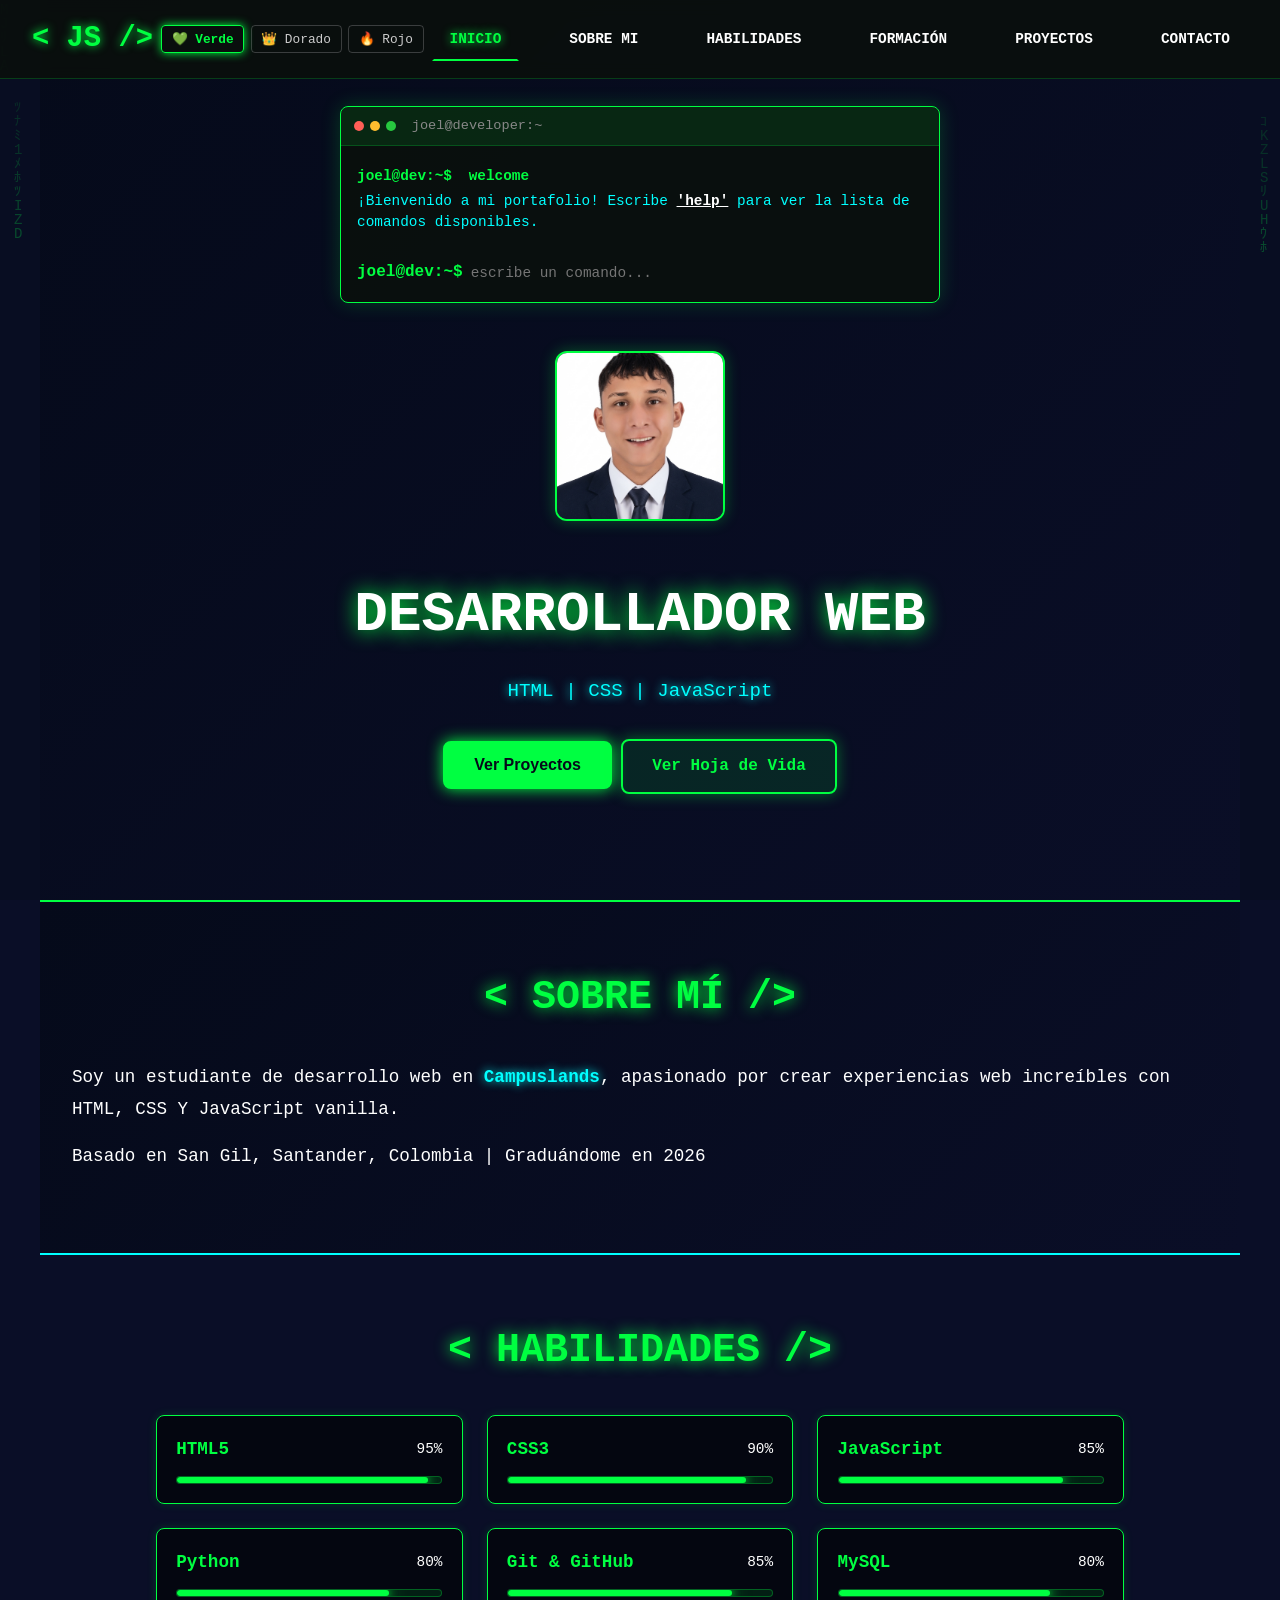
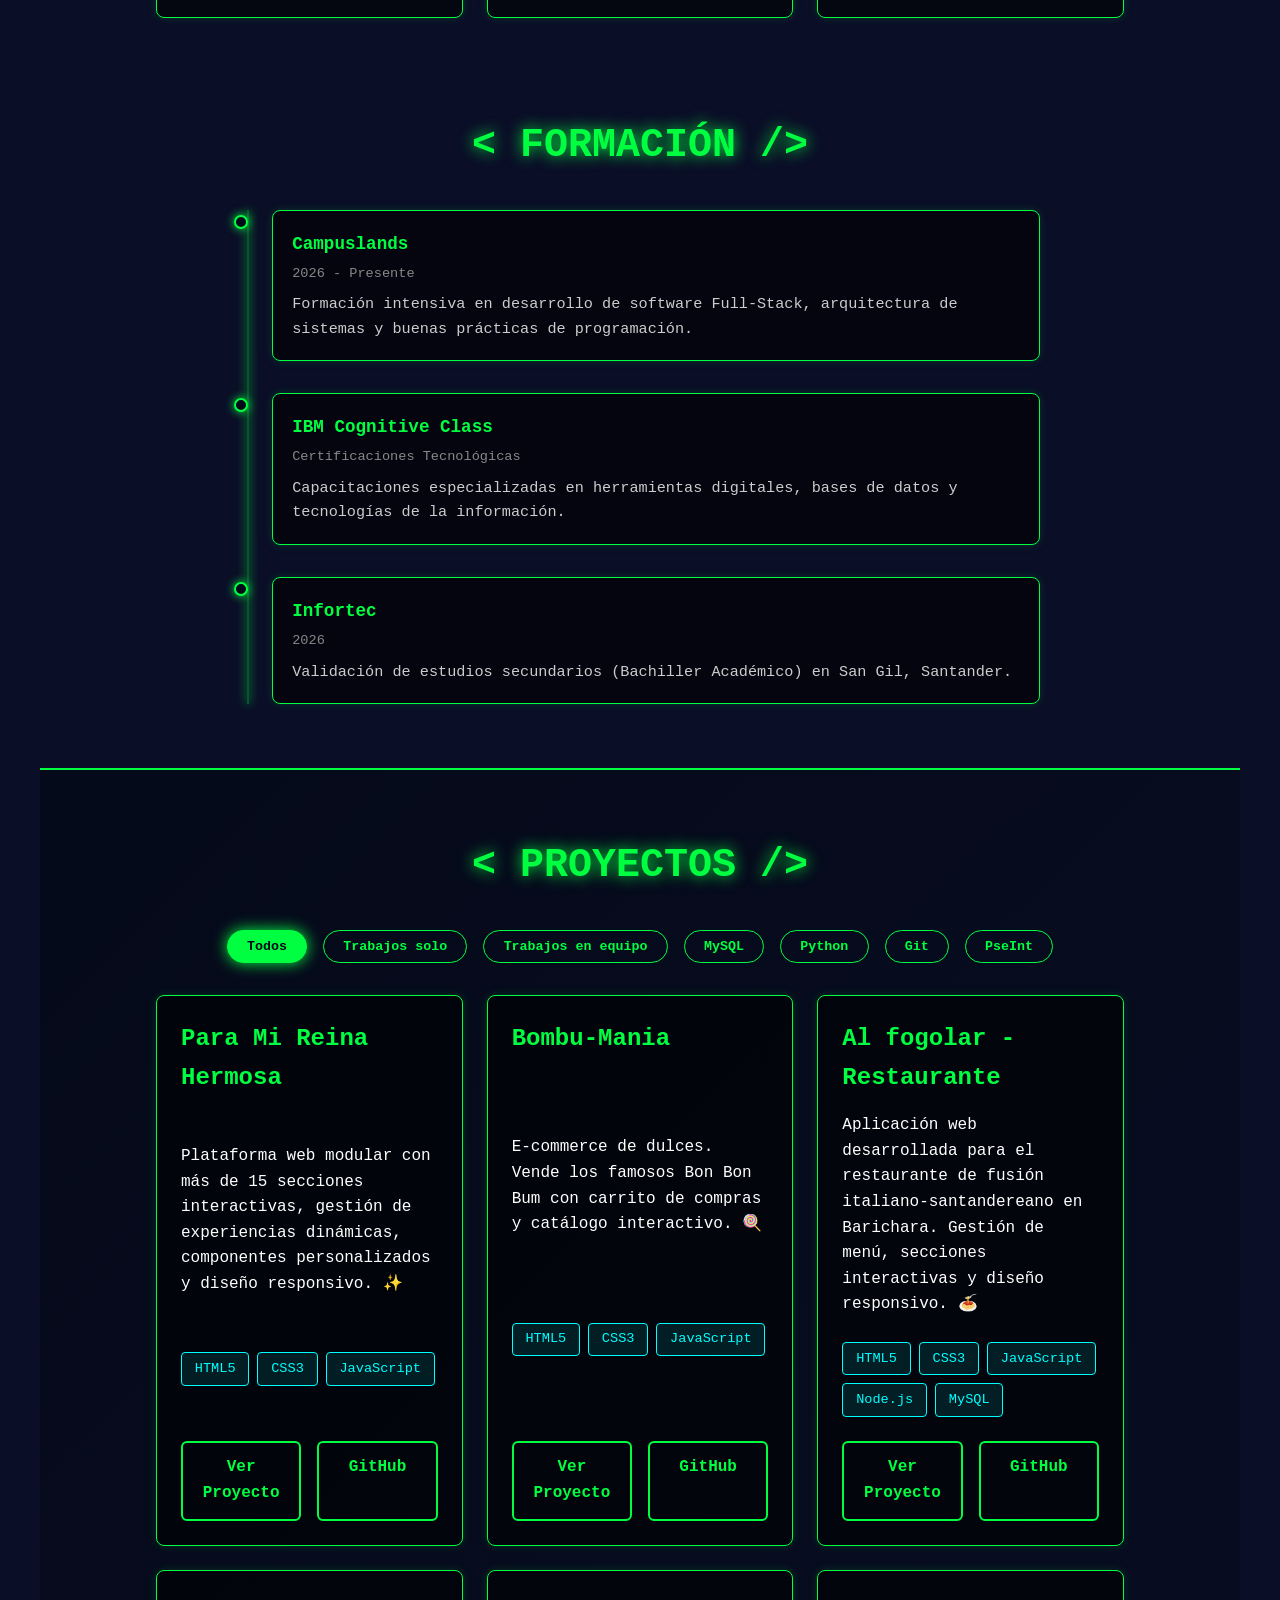
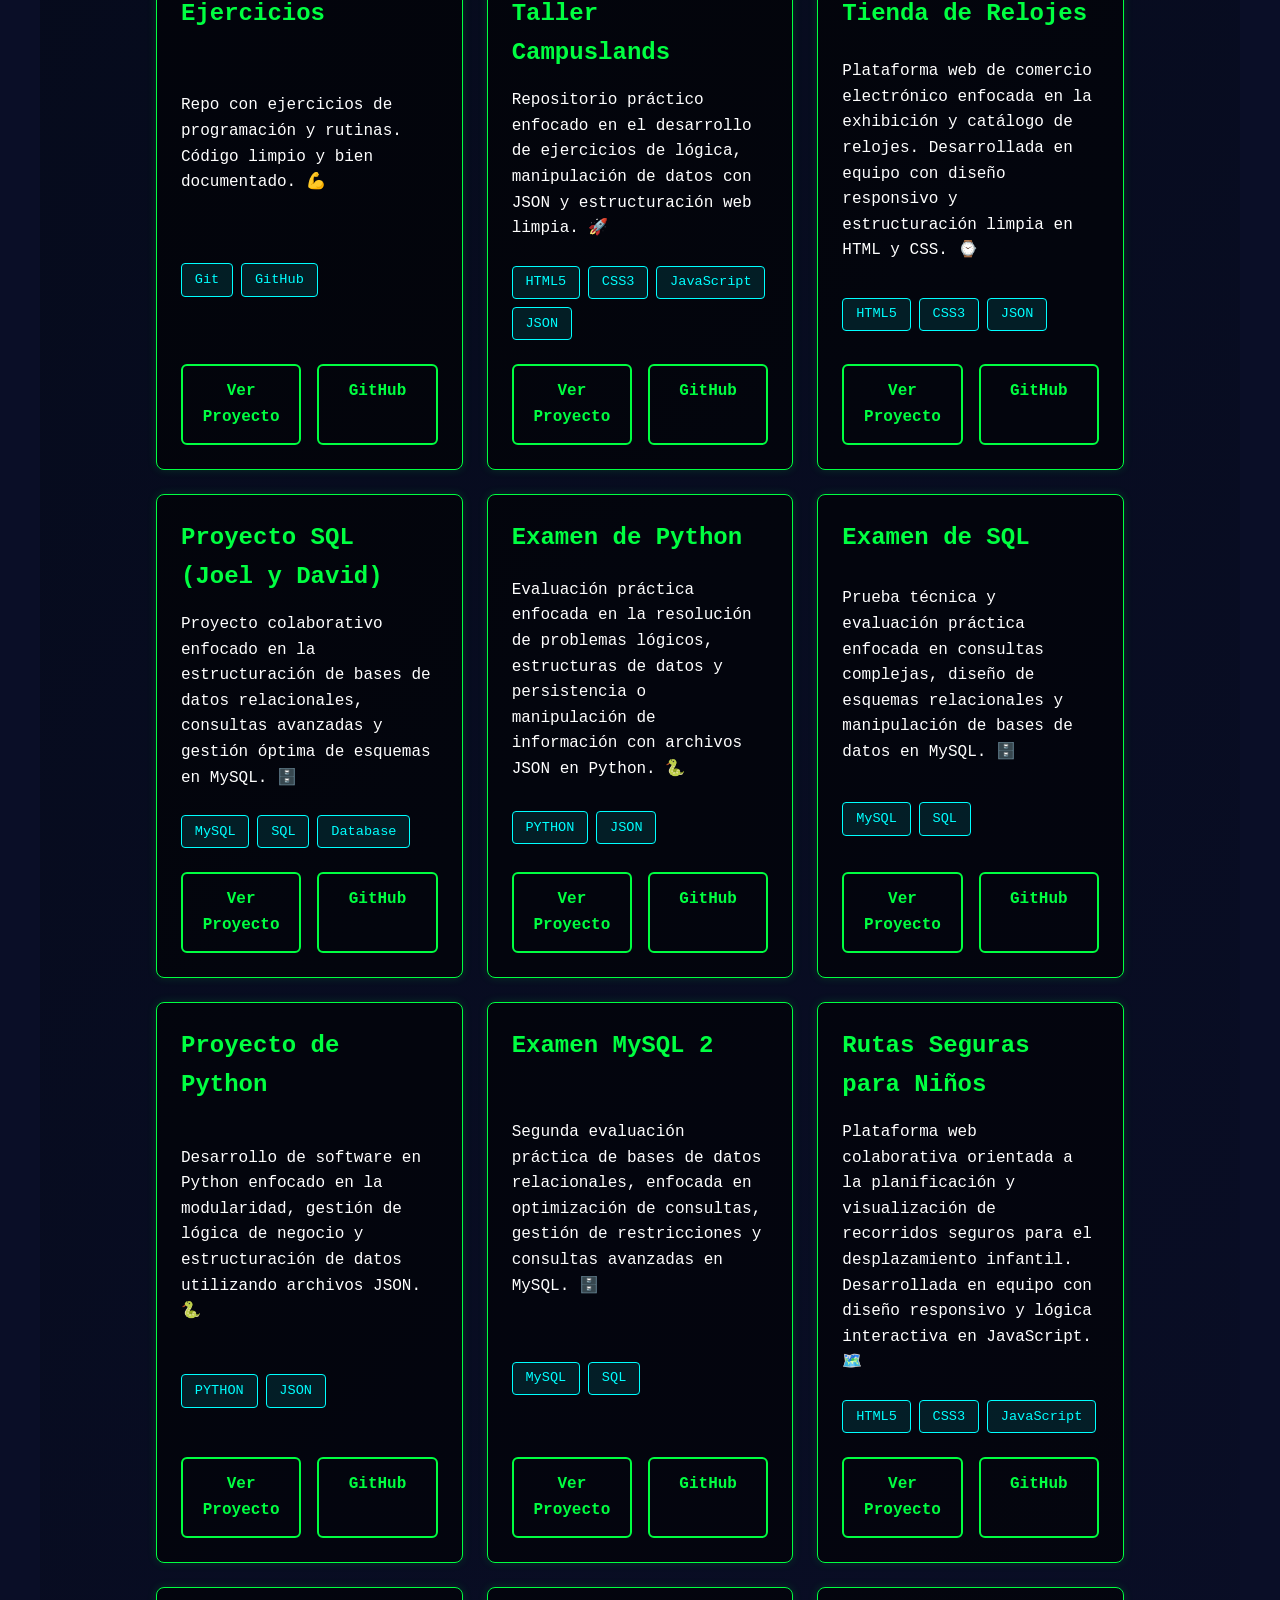
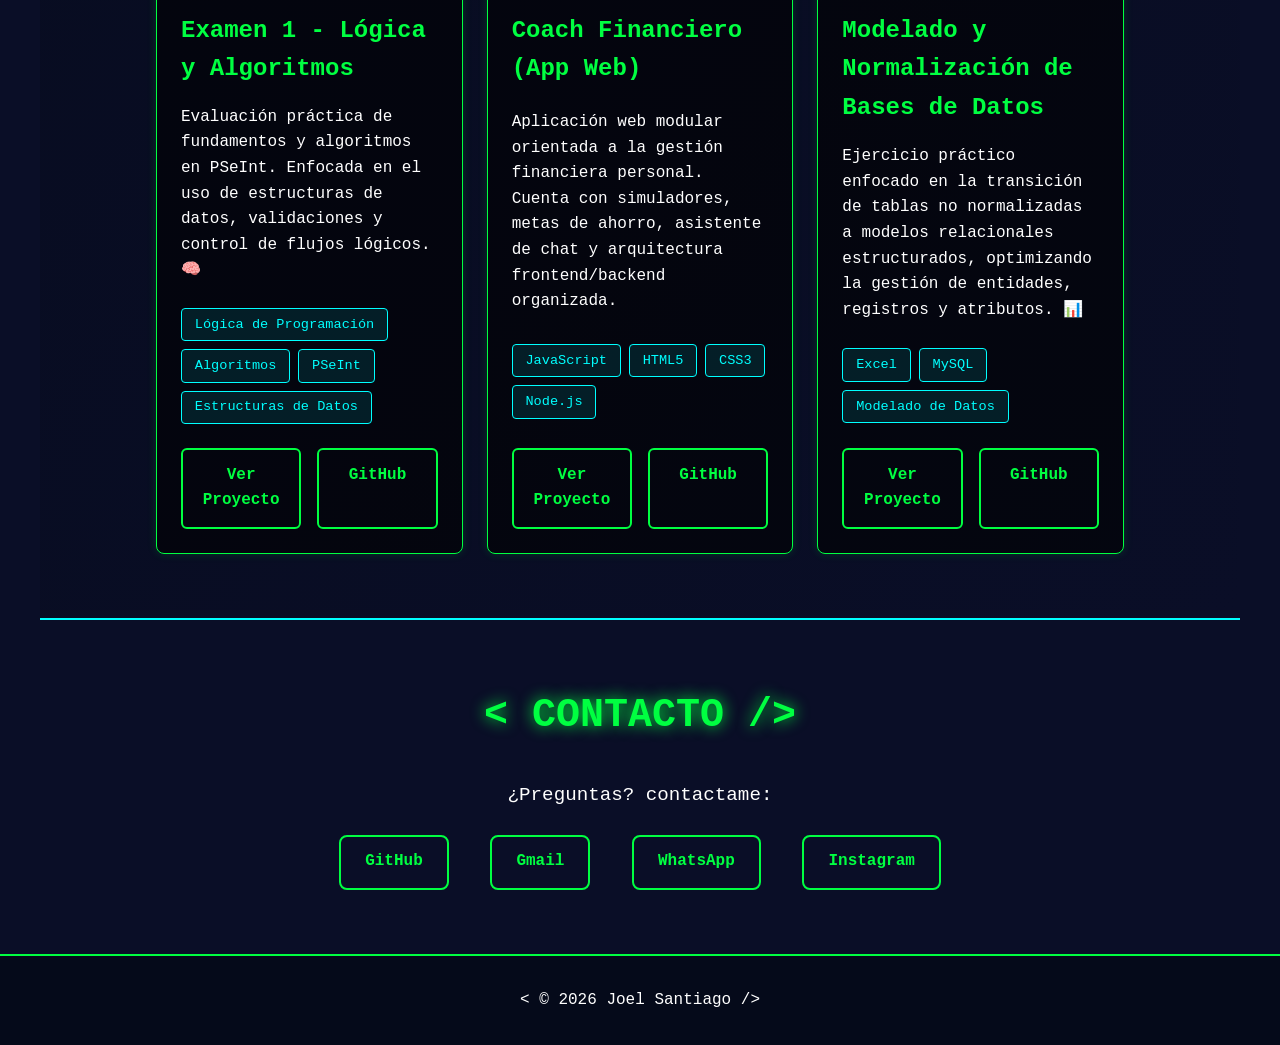
==== commit 7eb5c0d9: "Actualización: modificacion de cosas nuevas" ====
--- a/index.html
+++ b/index.html
@@ -15,12 +15,22 @@
     <!-- HEADER / NAVBAR -->
     <header class="navbar">
         <div class="logo">&lt; JS /&gt;</div>
+        
+        <!-- Selector de 3 Temas Directos -->
+        <div class="theme-selector">
+            <button class="theme-btn active" data-theme="default" title="Tema Verde Hacker">💚 Verde</button>
+            <button class="theme-btn" data-theme="gold" title="Tema Negro y Dorado">👑 Dorado</button>
+            <button class="theme-btn" data-theme="red" title="Tema Rojo y Blanco">🔥 Rojo</button>
+        </div>
+
         <!-- Botón hamburguesa -->
         <div class="menu-toggle" id="menuToggle">☰</div>
+
         <nav class="nav-menu" id="navMenu">
             <a href="#home" class="nav-link">INICIO</a>
             <a href="#about" class="nav-link">SOBRE MI</a>
             <a href="#skills" class="nav-link">HABILIDADES</a>
+            <a href="#education" class="nav-link">FORMACIÓN</a>
             <a href="#projects" class="nav-link">PROYECTOS</a>
             <a href="#contact" class="nav-link">CONTACTO</a>
         </nav>
@@ -29,11 +39,22 @@
     <!-- HERO SECTION -->
     <section id="home" class="hero reveal">
         <div class="hero-content">
-            <div class="terminal-text">
-                <p class="line">$ ¿quién soy?</p>
-                <p class="response">Joel Santiago Carreño Vargas</p>
-                <p class="line">$ Bienvenidos ami portafolio</p>
-                <p class="response">Bienvenido 🚀</p>
+            <!-- TERMINAL INTERACTIVA -->
+            <div class="terminal-container">
+                <div class="terminal-header">
+                    <span class="dot red"></span>
+                    <span class="dot yellow"></span>
+                    <span class="dot green"></span>
+                    <span class="terminal-title">joel@developer:~</span>
+                </div>
+                <div class="terminal-body" id="terminalOutput">
+                    <p class="line"><span class="prompt">joel@dev:~$</span> welcome</p>
+                    <p class="response">¡Bienvenido a mi portafolio! Escribe <span class="cmd-highlight">'help'</span> para ver la lista de comandos disponibles.</p>
+                </div>
+                <div class="terminal-input-line">
+                    <span class="prompt">joel@dev:~$</span>
+                    <input type="text" id="terminalInput" autocomplete="off" spellcheck="false" placeholder="escribe un comando..." autofocus>
+                </div>
             </div>
             <img src="assets/img/profile.jpg" alt="Joel" class="profile-pic">
             <h1>DESARROLLADOR WEB</h1>
@@ -120,11 +141,96 @@
         </div>
     </section>
 
+    <!-- EDUCATION / FORMACIÓN SECTION -->
+    <section id="education" class="education reveal">
+        <h2 class="section-title">&lt; FORMACIÓN /&gt;</h2>
+        
+        <div class="timeline">
+            
+            <!-- Item 1: Campuslands -->
+            <div class="timeline-item">
+                <div class="timeline-dot"></div>
+                <div class="timeline-content">
+                    <h3>Campuslands</h3>
+                    <span class="timeline-date">2026 - Presente</span>
+                    <p>Formación intensiva en desarrollo de software Full-Stack, arquitectura de sistemas y buenas prácticas de programación.</p>
+                </div>
+            </div>
+
+            <!-- Item 2: IBM Cognitive Class -->
+            <div class="timeline-item">
+                <div class="timeline-dot"></div>
+                <div class="timeline-content">
+                    <h3>IBM Cognitive Class</h3>
+                    <span class="timeline-date">Certificaciones Tecnológicas</span>
+                    <p>Capacitaciones especializadas en herramientas digitales, bases de datos y tecnologías de la información.</p>
+                </div>
+            </div>
+
+            <!-- Item 3: Infortec -->
+            <div class="timeline-item">
+                <div class="timeline-dot"></div>
+                <div class="timeline-content">
+                    <h3>Infortec</h3>
+                    <span class="timeline-date">2026</span>
+                    <p>Validación de estudios secundarios (Bachiller Académico) en San Gil, Santander.</p>
+                </div>
+            </div>
+
+        </div>
+    </section>
+
     <!-- PROJECTS SECTION -->
     <section id="projects" class="projects reveal">
         <h2 class="section-title">&lt; PROYECTOS /&gt;</h2>
+        
+        <!-- Botones de Filtro -->
+        <div class="project-filters">
+            <button class="filter-btn active" data-filter="all">Todos</button>
+            <button class="filter-btn" data-filter="solo">Trabajos solo</button>
+            <button class="filter-btn" data-filter="equipo">Trabajos en equipo</button>
+            <button class="filter-btn" data-filter="mysql">MySQL</button>
+            <button class="filter-btn" data-filter="python">Python</button>
+            <button class="filter-btn" data-filter="git">Git</button>
+            <button class="filter-btn" data-filter="pseint">PseInt</button>
+        </div>
+
+        <!-- Cuadrícula de Proyectos -->
         <div class="projects-grid">
-            <!-- Los proyectos van aqui -->
+            
+            <!-- Proyecto 1: Web -->
+            <div class="project-card" data-category="web">
+                <div class="project-info">
+                    <h3>Al Fogolar</h3>
+                    <p>Plataforma web full-stack para restaurante con menú dinámico y conversor de moneda.</p>
+                    <div class="project-tags">
+                        <span>HTML</span><span>CSS</span><span>JavaScript</span>
+                    </div>
+                </div>
+            </div>
+
+            <!-- Proyecto 2: Backend / Base de Datos -->
+            <div class="project-card" data-category="backend">
+                <div class="project-info">
+                    <h3>Eventos Premier S.A.S.</h3>
+                    <p>Sistema de reservas de eventos con funciones almacenadas, triggers y vistas relacionales en MySQL.</p>
+                    <div class="project-tags">
+                        <span>MySQL</span><span>SQL</span>
+                    </div>
+                </div>
+            </div>
+
+            <!-- Proyecto 3: Web -->
+            <div class="project-card" data-category="web">
+                <div class="project-info">
+                    <h3>Para Mi Reina Hermosa</h3>
+                    <p>Aplicación web modular interactiva con galerías de fotos y notas personales.</p>
+                    <div class="project-tags">
+                        <span>HTML</span><span>CSS</span><span>JavaScript</span>
+                    </div>
+                </div>
+            </div>
+
         </div>
     </section>
 
--- a/style.css
+++ b/style.css
@@ -129,19 +129,26 @@
     margin-left: 1rem;
 }
 
+/* ==========================================
+   FOTO DE PERFIL (CUADRO MATRIX / HACKER)
+   ========================================== */
+
 .profile-pic {
-    width: 200px;
-    height: 200px;
-    border-radius: 50%;
-    border: 3px solid var(--color-primary);
-    margin: 2rem 0;
-    box-shadow: 0 0 30px var(--color-primary);
-    transition: var(--transition);
-}
-
+    width: 170px;
+    height: 170px;
+    object-fit: cover; /* Mantiene la proporción de la foto sin deformarla */
+    border-radius: 12px; /* Esquinas sutilmente redondeadas en vez de círculo */
+    border: 2px solid var(--color-primary);
+    box-shadow: 0 0 15px rgba(0, 255, 65, 0.3), inset 0 0 10px rgba(0, 255, 65, 0.2);
+    margin: 1.5rem 0;
+    transition: all 0.4s ease;
+    cursor: pointer;
+}
+
+/* Efecto al pasar el cursor */
 .profile-pic:hover {
-    transform: scale(1.05);
-    box-shadow: 0 0 50px var(--color-primary);
+    transform: scale(1.04) rotate(1deg); /* Ligero enfoque y giro */
+    box-shadow: 0 0 25px var(--color-primary); /* Resplandor neón intenso */
 }
 
 .hero h1 {
@@ -685,4 +692,306 @@
     box-shadow: 0 0 10px var(--color-primary), 0 0 20px var(--color-primary);
     border-radius: 4px;
     transition: width 1s ease-in-out;
+}
+
+/* ==========================================
+   ESTILOS DE FILTROS Y PROYECTOS
+   ========================================== */
+
+.project-filters {
+    display: flex;
+    justify-content: center;
+    gap: 1rem;
+    margin-bottom: 2rem;
+    flex-wrap: wrap;
+}
+
+.filter-btn {
+    background: transparent;
+    color: var(--color-primary);
+    border: 1px solid var(--color-primary);
+    padding: 0.5rem 1.2rem;
+    border-radius: 20px;
+    cursor: pointer;
+    font-family: monospace;
+    font-weight: bold;
+    transition: all 0.3s ease;
+}
+
+.filter-btn:hover,
+.filter-btn.active {
+    background: var(--color-primary);
+    color: var(--color-darker);
+    box-shadow: 0 0 15px var(--color-primary);
+}
+
+.projects-grid {
+    display: grid;
+    grid-template-columns: repeat(auto-fit, minmax(280px, 1fr));
+    gap: 1.5rem;
+    max-width: 1000px;
+    margin: 0 auto;
+    padding: 0 1rem;
+}
+
+.project-card {
+    background: rgba(0, 0, 0, 0.6);
+    border: 1px solid var(--color-primary);
+    border-radius: 8px;
+    padding: 1.5rem;
+    box-shadow: 0 0 10px rgba(0, 255, 65, 0.15);
+    transition: all 0.4s ease;
+    display: flex;
+    flex-direction: column;
+    justify-content: space-between;
+}
+
+/* Clase para ocultar tarjetas al filtrar */
+.project-card.hide {
+    display: none;
+}
+
+.project-card:hover {
+    transform: translateY(-5px);
+    box-shadow: 0 0 20px rgba(0, 255, 65, 0.4);
+}
+
+.project-info h3 {
+    color: var(--color-primary);
+    font-family: monospace;
+    margin-bottom: 0.5rem;
+}
+
+.project-info p {
+    color: #ccc;
+    font-size: 0.95rem;
+    margin-bottom: 1rem;
+}
+
+.project-tags {
+    display: flex;
+    gap: 0.5rem;
+    flex-wrap: wrap;
+}
+
+.project-tags span {
+    font-size: 0.8rem;
+    font-family: monospace;
+    background: rgba(0, 255, 65, 0.1);
+    color: var(--color-primary);
+    padding: 0.2rem 0.6rem;
+    border-radius: 4px;
+    border: 1px solid rgba(0, 255, 65, 0.3);
+}
+
+/* ==========================================
+   TERMINAL INTERACTIVA
+   ========================================== */
+
+.terminal-container {
+    background: rgba(10, 15, 13, 0.95);
+    border: 1px solid var(--color-primary, #00FF41);
+    border-radius: 8px;
+    width: 100%;
+    max-width: 600px;
+    margin: 0 auto 1.5rem auto;
+    box-shadow: 0 0 20px rgba(0, 255, 65, 0.2);
+    overflow: hidden;
+    text-align: left;
+    font-family: 'Courier New', Courier, monospace;
+}
+
+.terminal-header {
+    background: rgba(0, 255, 65, 0.1);
+    padding: 0.5rem 0.8rem;
+    display: flex;
+    align-items: center;
+    border-bottom: 1px solid rgba(0, 255, 65, 0.2);
+}
+
+.dot {
+    height: 10px;
+    width: 10px;
+    border-radius: 50%;
+    display: inline-block;
+    margin-right: 6px;
+}
+.dot.red { background-color: #ff5f56; }
+.dot.yellow { background-color: #ffbd2e; }
+.dot.green { background-color: #27c93f; }
+
+.terminal-title {
+    color: #888;
+    font-size: 0.85rem;
+    margin-left: 10px;
+}
+
+.terminal-body {
+    padding: 1rem;
+    max-height: 200px;
+    overflow-y: auto;
+    font-size: 0.9rem;
+}
+
+.terminal-body p {
+    margin: 0.3rem 0;
+    line-height: 1.4;
+}
+
+.prompt {
+    color: var(--color-primary, #00FF41);
+    font-weight: bold;
+    margin-right: 8px;
+}
+
+.cmd-highlight {
+    color: #fff;
+    font-weight: bold;
+    text-decoration: underline;
+}
+
+.terminal-input-line {
+    display: flex;
+    align-items: center;
+    padding: 0.5rem 1rem 1rem 1rem;
+}
+
+#terminalInput {
+    background: transparent;
+    border: none;
+    outline: none;
+    color: #fff;
+    font-family: inherit;
+    font-size: 0.9rem;
+    width: 100%;
+}
+
+/* ==========================================
+   ESTILOS DE LÍNEA DE TIEMPO (FORMACIÓN)
+   ========================================== */
+
+.education {
+    max-width: 900px;
+    margin: 0 auto;
+    padding: 2rem 1rem;
+}
+
+.timeline {
+    position: relative;
+    max-width: 800px;
+    margin: 2rem auto;
+    padding-left: 2rem;
+}
+
+/* Línea vertical central de neón */
+.timeline::before {
+    content: '';
+    position: absolute;
+    left: 7px;
+    top: 0;
+    height: 100%;
+    width: 2px;
+    background: rgba(0, 255, 65, 0.3);
+    box-shadow: 0 0 10px var(--color-primary);
+}
+
+.timeline-item {
+    position: relative;
+    margin-bottom: 2rem;
+}
+
+/* Punto indicador en la línea */
+.timeline-dot {
+    position: absolute;
+    left: -2.35rem;
+    top: 5px;
+    width: 14px;
+    height: 14px;
+    background: var(--color-darker, #0a0f0d);
+    border: 2px solid var(--color-primary, #00FF41);
+    border-radius: 50%;
+    box-shadow: 0 0 10px var(--color-primary);
+}
+
+/* Tarjeta de contenido de la formación */
+.timeline-content {
+    background: rgba(0, 0, 0, 0.6);
+    border: 1px solid var(--color-primary);
+    border-radius: 8px;
+    padding: 1.2rem;
+    box-shadow: 0 0 10px rgba(0, 255, 65, 0.15);
+    transition: transform 0.3s ease, box-shadow 0.3s ease;
+}
+
+.timeline-content:hover {
+    transform: translateY(-3px);
+    box-shadow: 0 0 20px rgba(0, 255, 65, 0.4);
+}
+
+.timeline-content h3 {
+    color: var(--color-primary);
+    font-family: monospace;
+    margin-bottom: 0.3rem;
+    font-size: 1.1rem;
+}
+
+.timeline-date {
+    font-size: 0.85rem;
+    font-family: monospace;
+    color: #888;
+    display: block;
+    margin-bottom: 0.5rem;
+}
+
+.timeline-content p {
+    color: #ccc;
+    font-size: 0.95rem;
+    margin: 0;
+}
+
+/* ==========================================
+   ESTILOS DE SELECTOR DE TEMAS DIRECTO
+   ========================================== */
+
+.theme-selector {
+    display: flex;
+    gap: 0.4rem;
+    align-items: center;
+}
+
+.theme-btn {
+    background: transparent;
+    border: 1px solid rgba(255, 255, 255, 0.2);
+    color: #ccc;
+    padding: 0.3rem 0.6rem;
+    border-radius: 4px;
+    cursor: pointer;
+    font-family: monospace;
+    font-size: 0.8rem;
+    transition: all 0.3s ease;
+}
+
+.theme-btn:hover {
+    border-color: var(--color-primary);
+    color: #fff;
+}
+
+.theme-btn.active {
+    border-color: var(--color-primary);
+    color: var(--color-primary);
+    box-shadow: 0 0 10px var(--color-primary);
+    font-weight: bold;
+}
+
+/* --- VARIABLES DE LOS 3 TEMAS --- */
+:root {
+    --color-primary: #00FF41; /* Tema Original Verde */
+}
+
+body.theme-gold {
+    --color-primary: #FFD700; /* Tema Negro / Dorado */
+}
+
+body.theme-red {
+    --color-primary: #FF0033; /* Tema Rojo / Blanco */
 }
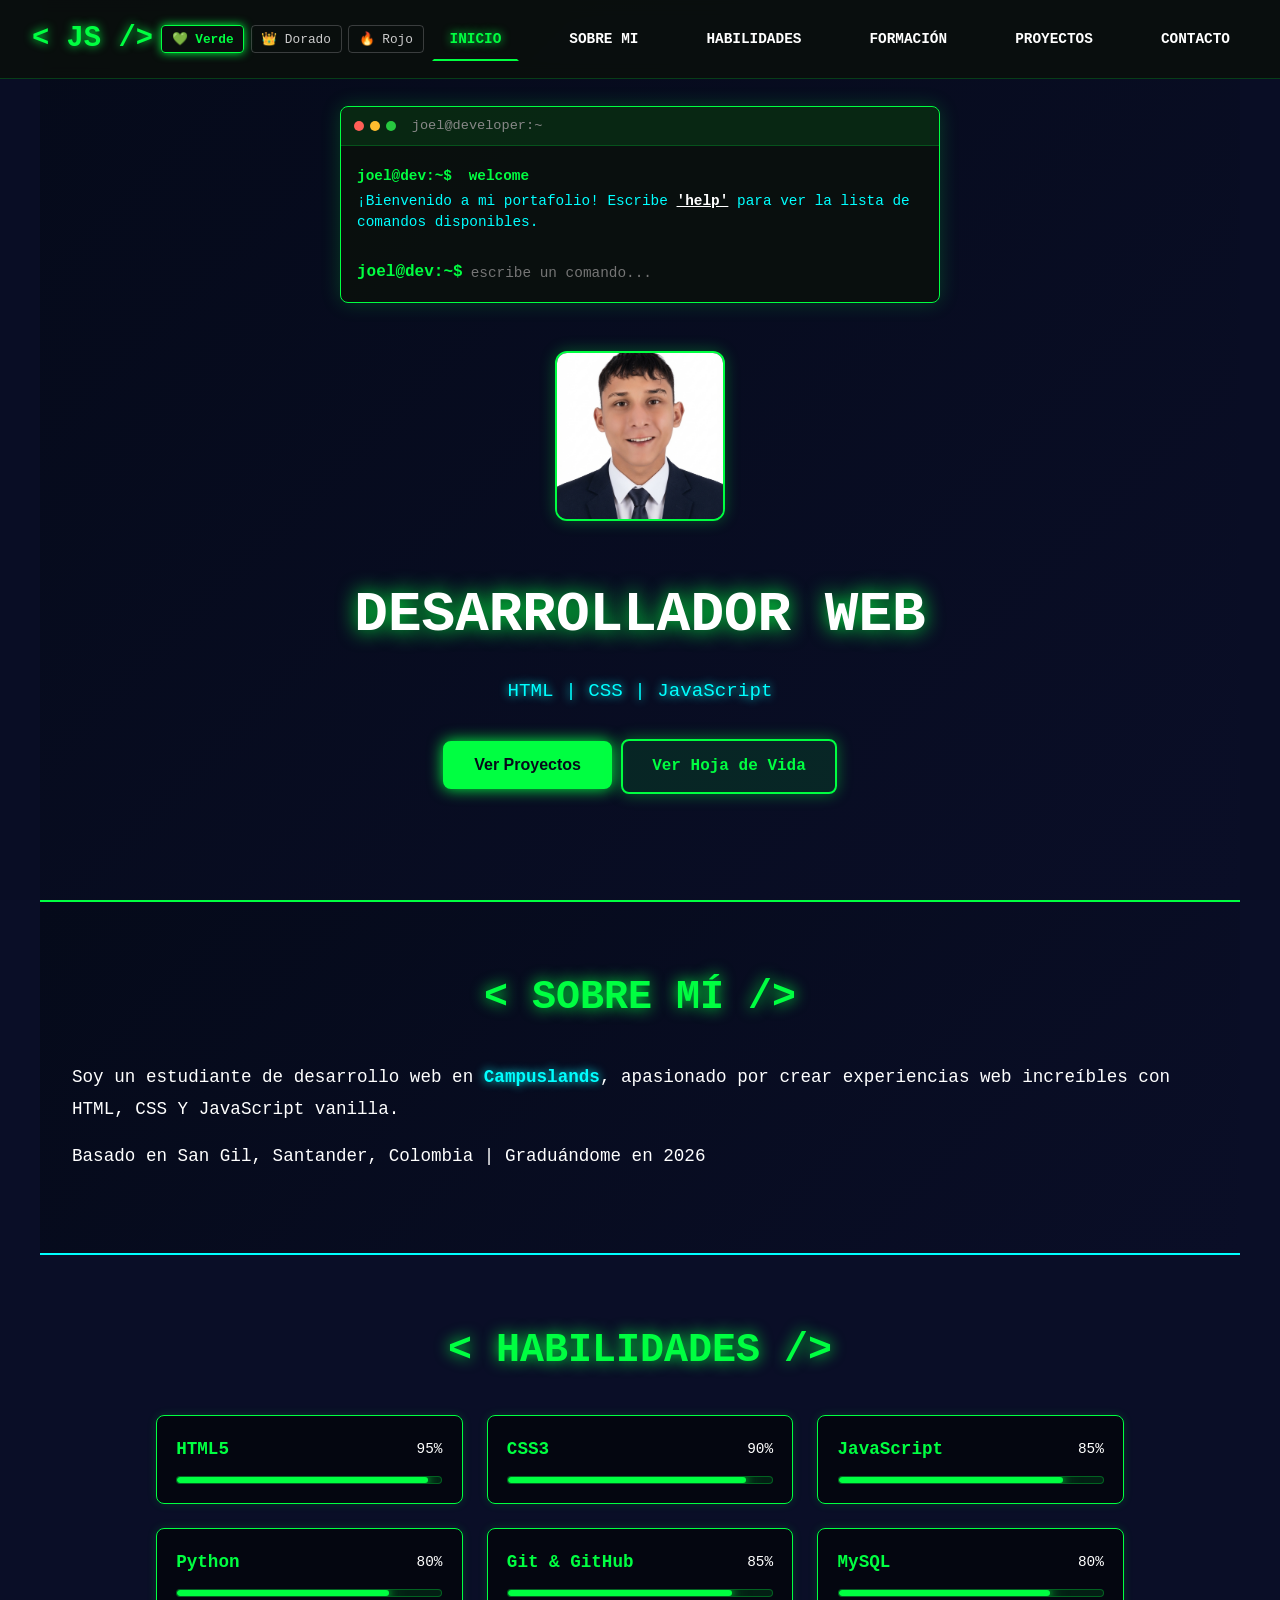
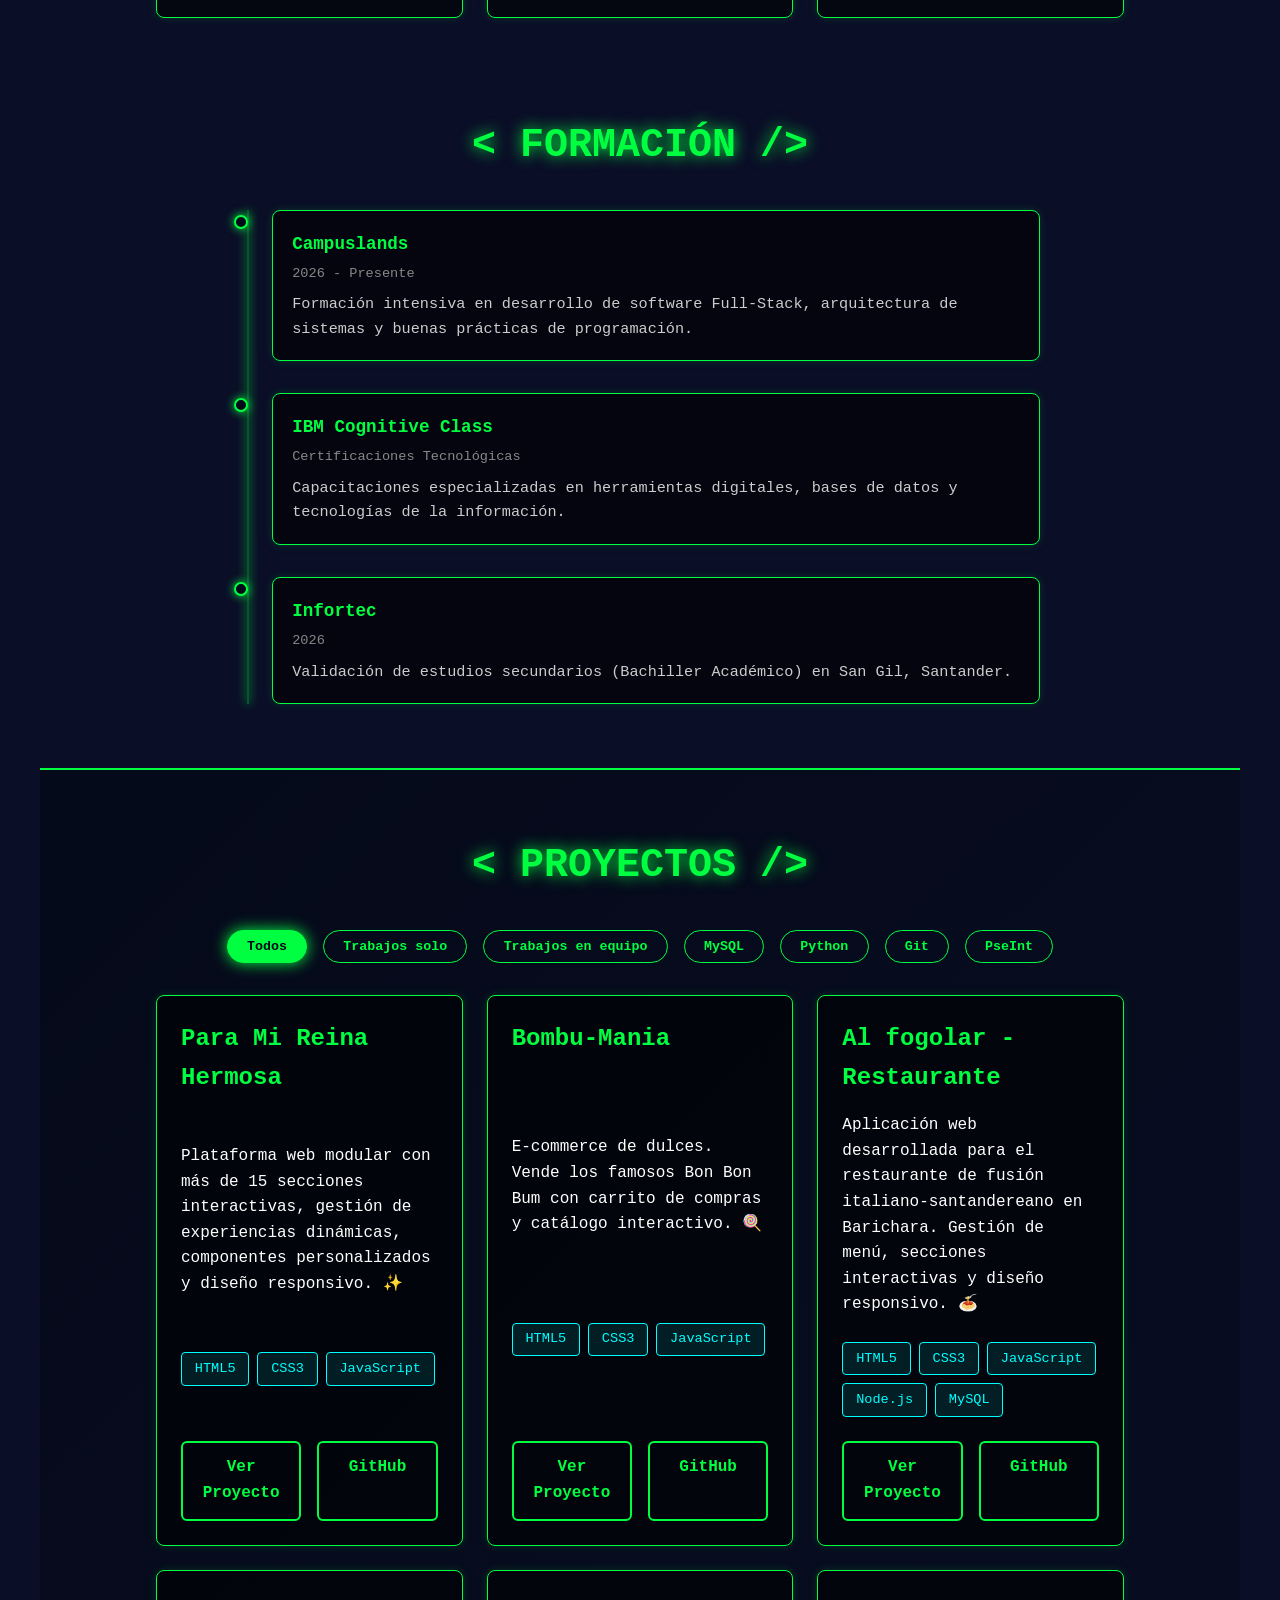
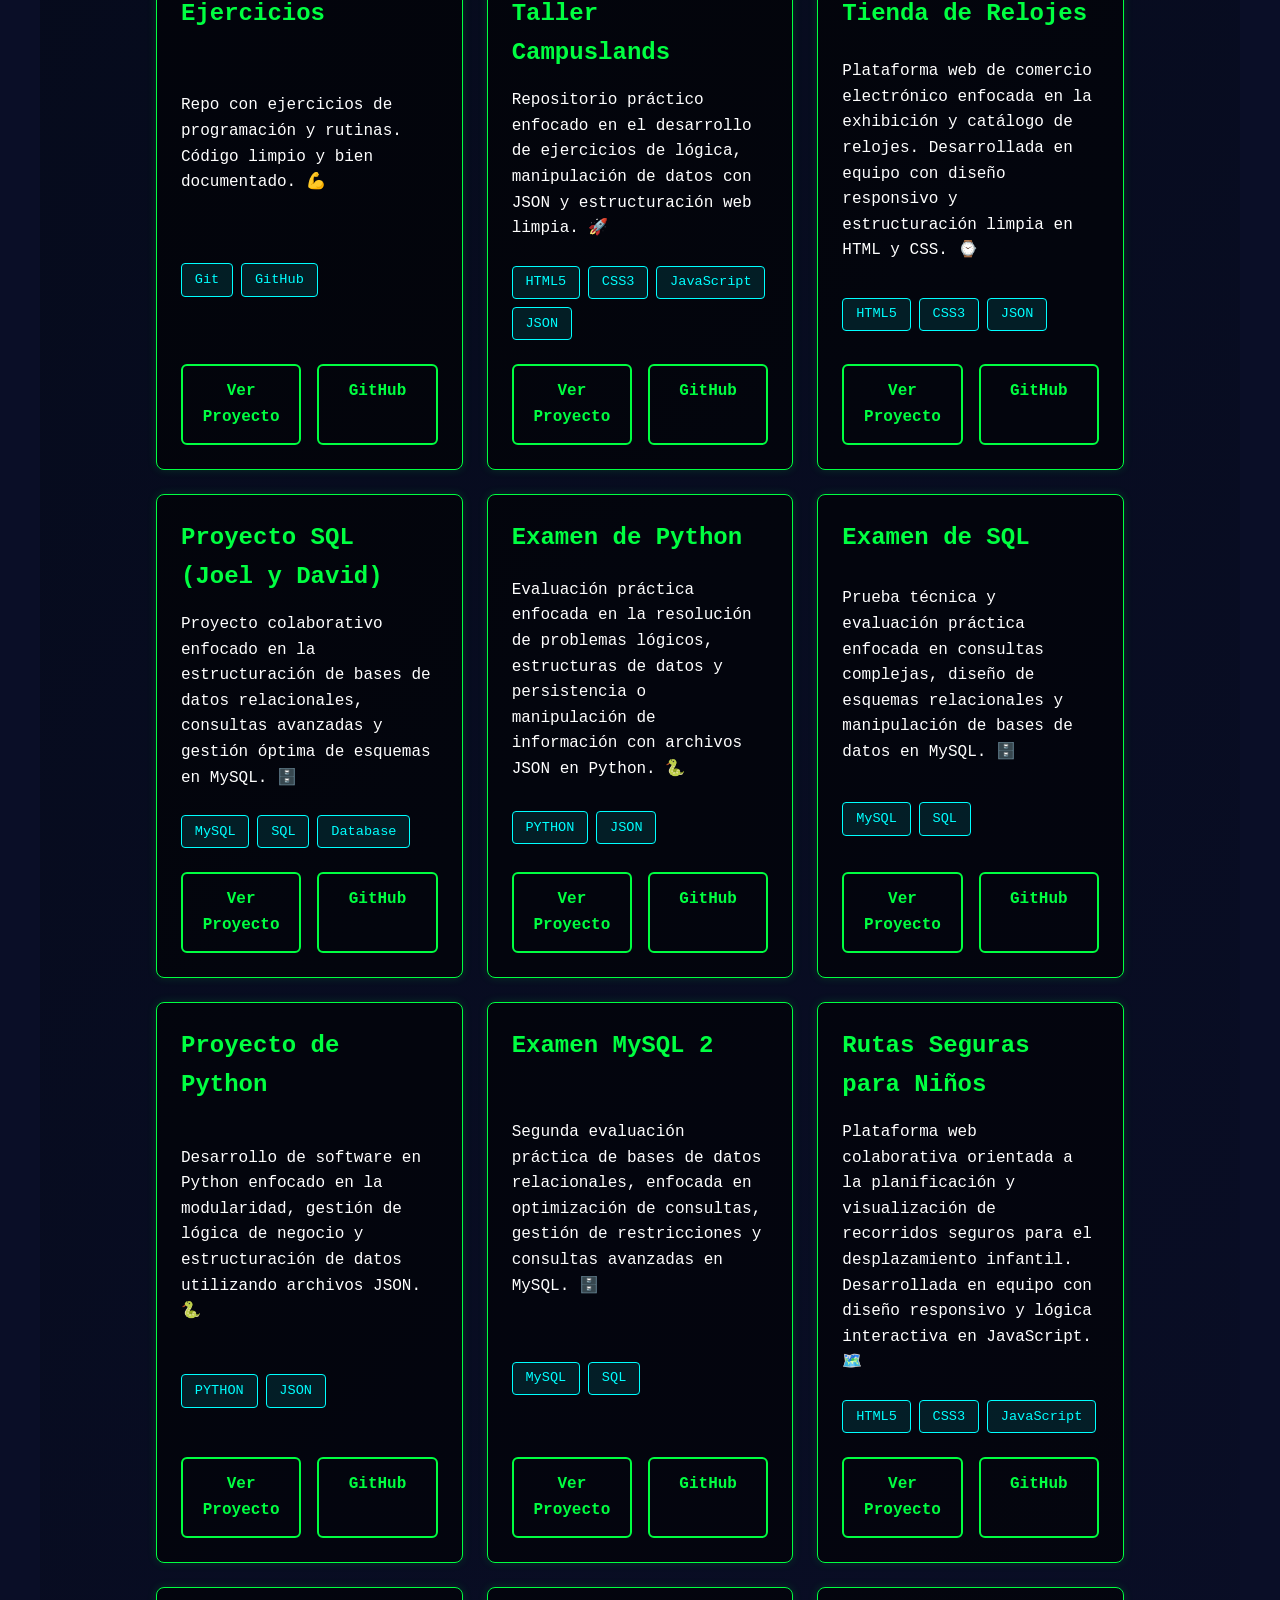
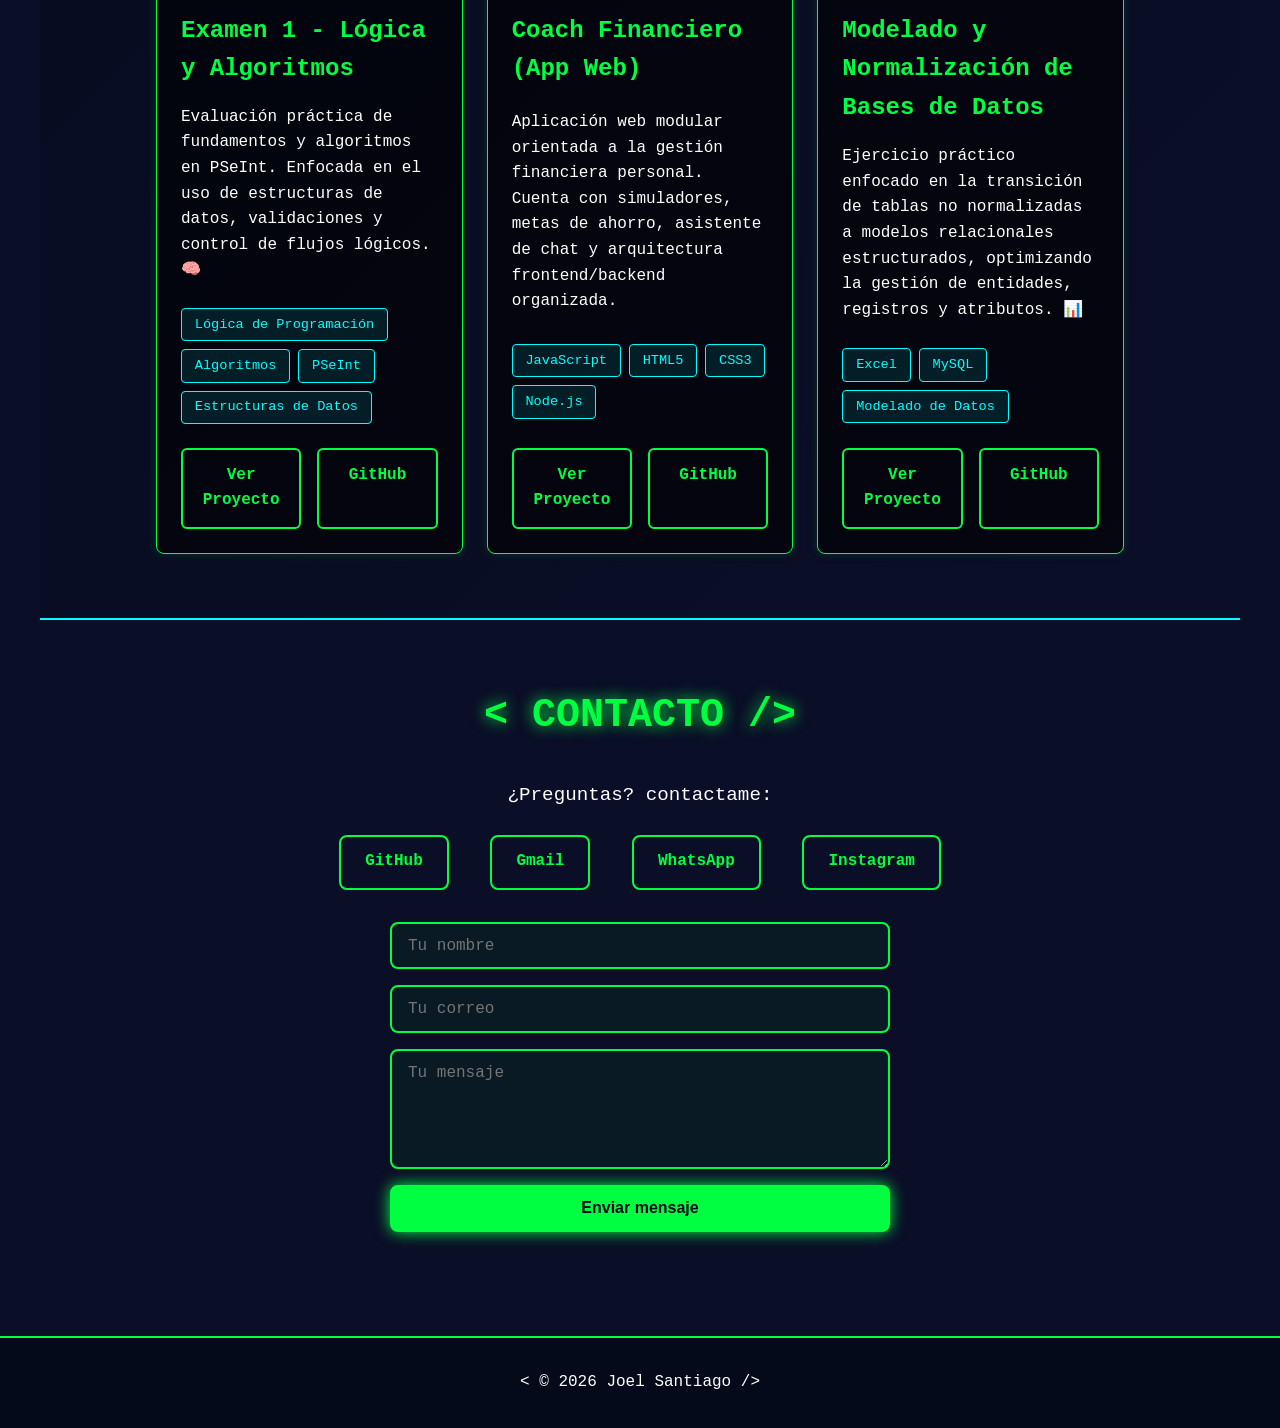
==== commit 72d1f687: "Agregar formulario de contacto y mejoras" ====
--- a/index.html
+++ b/index.html
@@ -5,6 +5,7 @@
     <meta name="viewport" content="width=device-width, initial-scale=1.0">
     <title>Joel Santiago - Desarrollador Web</title>
     <link rel="stylesheet" href="style.css">
+    <link rel="icon" href="data:image/svg+xml,%3Csvg xmlns='http://www.w3.org/2000/svg' viewBox='0 0 64 64'%3E%3Crect width='64' height='64' rx='12' fill='%230a0e27'/%3E%3Ctext x='32' y='42' font-size='28' font-family='monospace' font-weight='bold' text-anchor='middle' fill='%2300ff00'%3EJS%3C/text%3E%3C/svg%3E">
 </head>
 <body>
     <!-- Barra de progreso de scroll -->
@@ -244,6 +245,19 @@
             <a href="https://wa.me/573244212293" target="_blank" class="contact-link">WhatsApp</a>
             <a href="https://www.instagram.com/joel_05947" target="_blank" class="contact-link">Instagram</a>
         </div>
+
+        <!-- FORMULARIO -->
+         <form id="form-contacto" class="contact-form">
+    <input type="hidden" name="access_key" value="554144a7-d9cd-4208-976f-d6fc37817b2f">
+    <input type="hidden" name="subject" value="Nuevo mensaje desde tu portafolio">
+    <input type="checkbox" name="botcheck" style="display:none" tabindex="-1" autocomplete="off">
+
+    <input type="text" name="name" placeholder="Tu nombre" required maxlength="80">
+    <input type="email" name="email" placeholder="Tu correo" required maxlength="120">
+    <textarea name="message" placeholder="Tu mensaje" rows="5" required maxlength="1000"></textarea>
+    <button type="submit" class="cta-btn">Enviar mensaje</button>
+    <p id="form-estado" role="status"></p>
+</form>
     </section>
 
     <!-- FOOTER -->
--- a/style.css
+++ b/style.css
@@ -994,4 +994,35 @@
 
 body.theme-red {
     --color-primary: #FF0033; /* Tema Rojo / Blanco */
+}
+
+.contact-form {
+    max-width: 500px;
+    margin: 2rem auto 0;
+    display: flex;
+    flex-direction: column;
+    gap: 1rem;
+    text-align: left;
+}
+
+.contact-form input,
+.contact-form textarea {
+    padding: 0.8rem 1rem;
+    background: rgba(0, 255, 0, 0.05);
+    border: 2px solid var(--color-primary);
+    border-radius: 8px;
+    color: var(--color-text);
+    font-family: inherit;
+    font-size: 1rem;
+}
+
+.contact-form input:focus,
+.contact-form textarea:focus {
+    outline: none;
+    box-shadow: var(--shadow-glow);
+}
+
+#form-estado {
+    text-align: center;
+    min-height: 1.5rem;
 }
